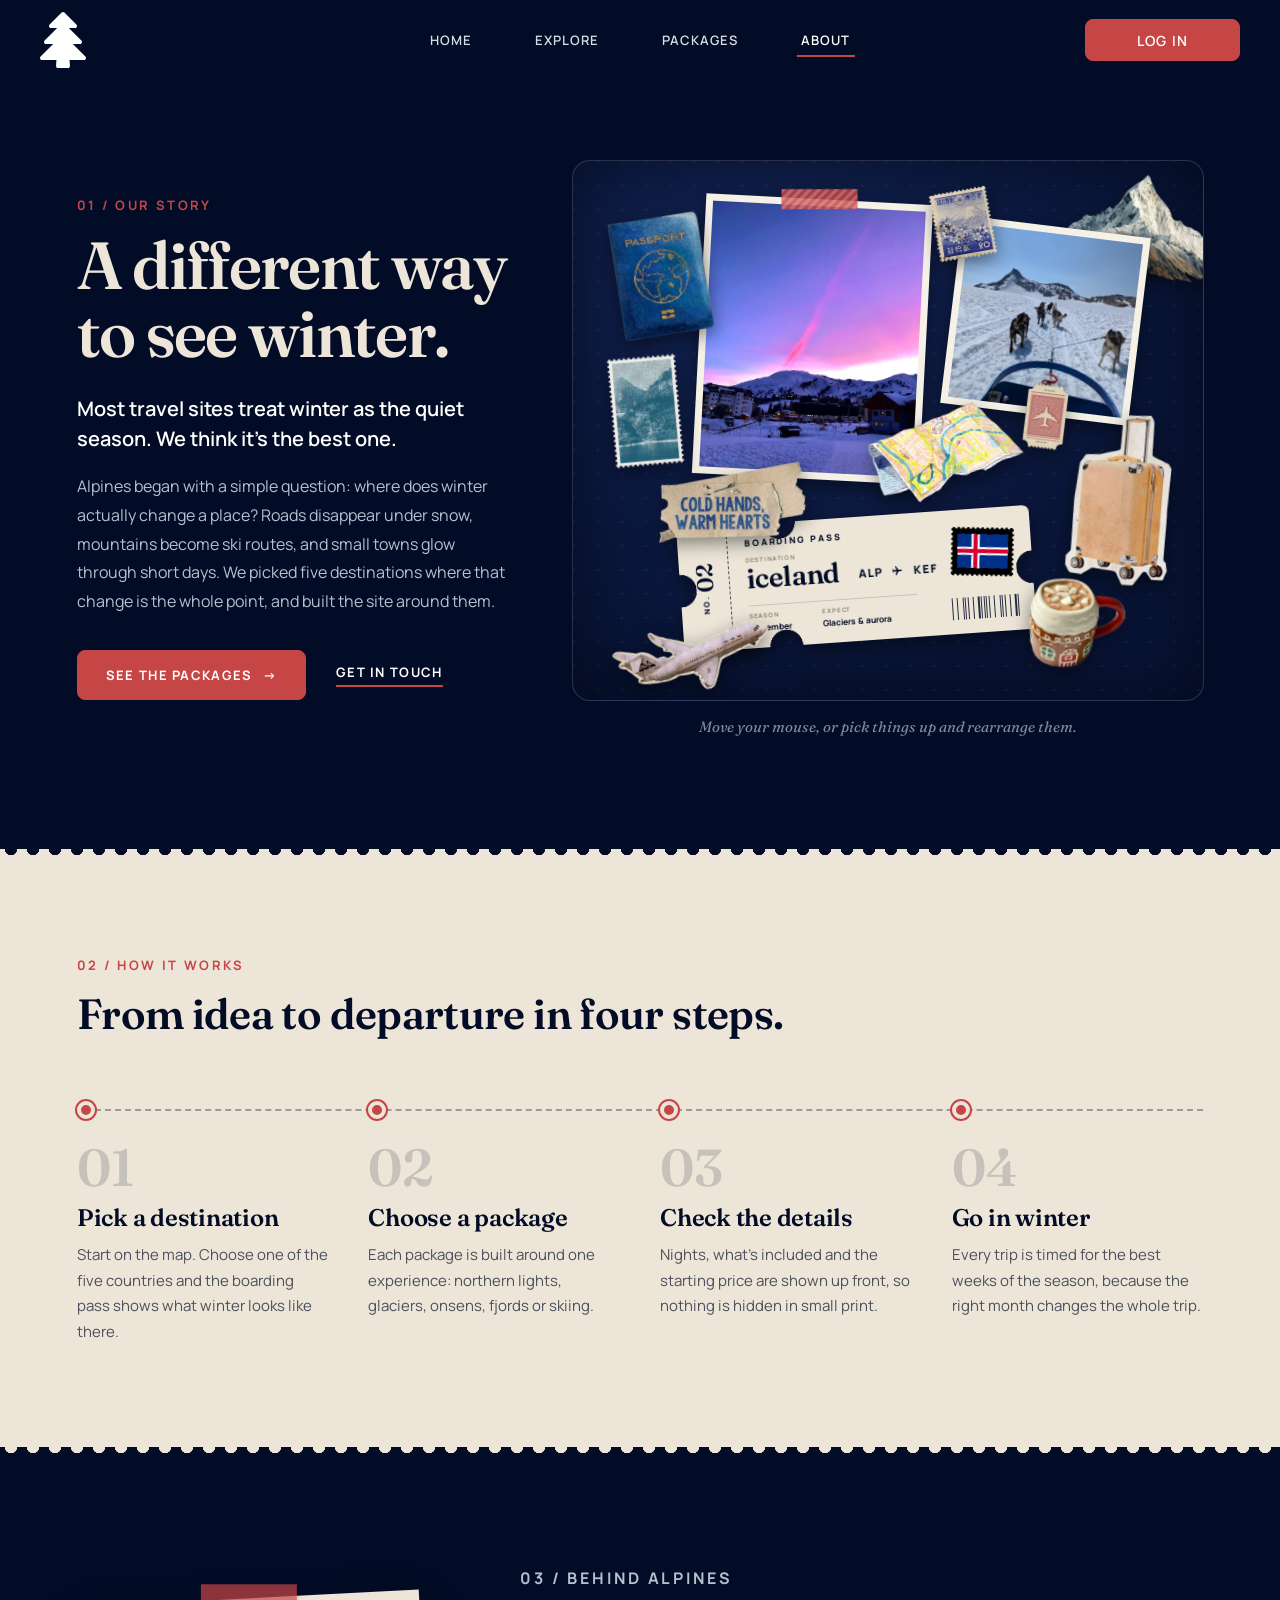
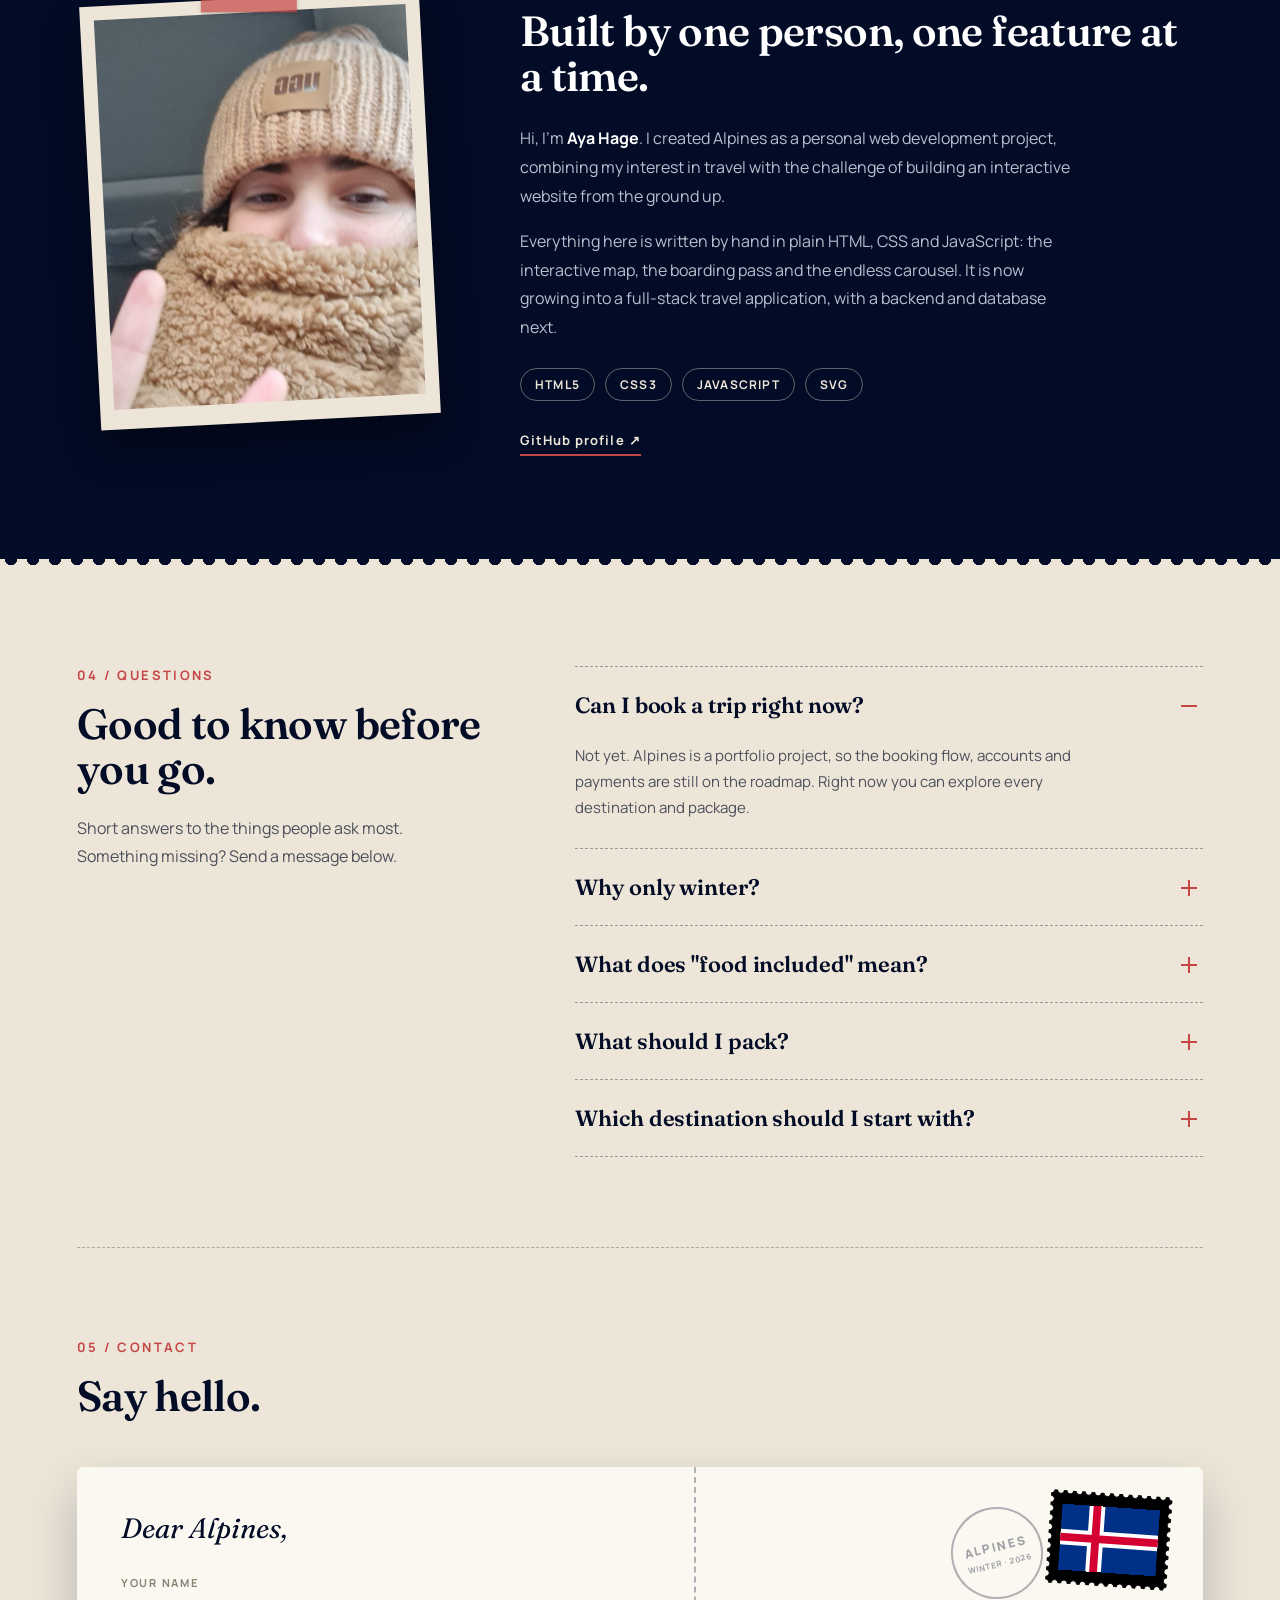
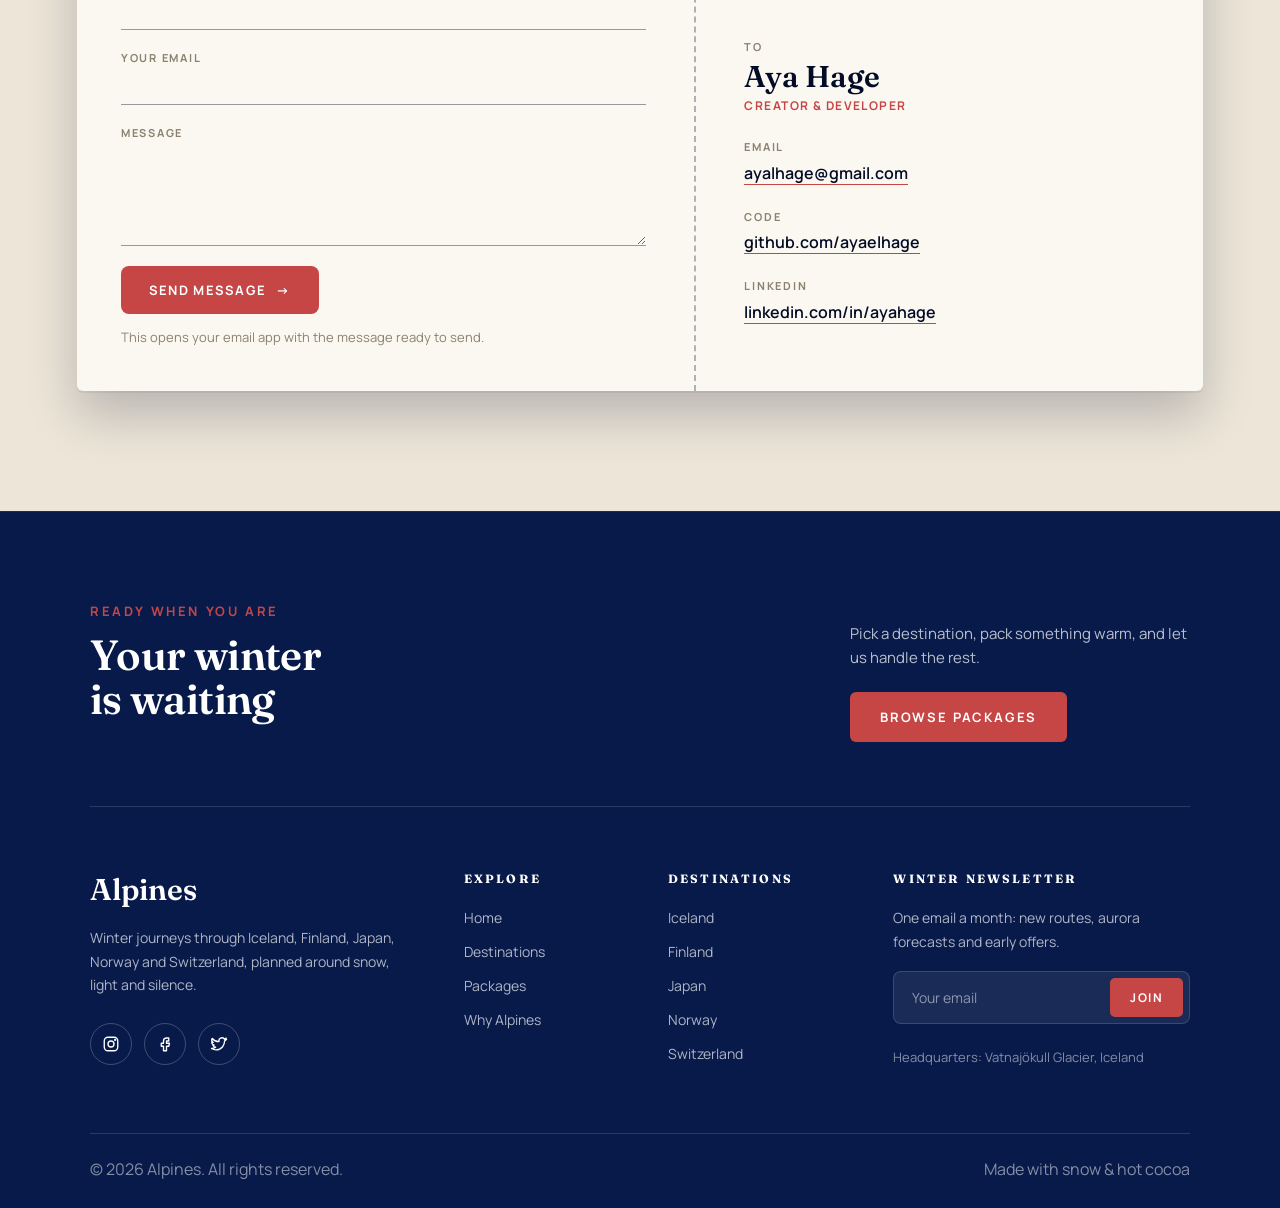
==== about.html @ bc434587 "About page" ====
<!DOCTYPE html>
<html lang="en">

<head>
    <meta charset="UTF-8">
    <meta name="viewport" content="width=device-width, initial-scale=1.0">

    <meta name="description"
        content="About Alpines: a winter travel project covering Finland, Iceland, Japan, Norway and Switzerland. How it works, who built it, and how to get in touch.">

    <link rel="shortcut icon" href="assets/pine.svg" type="image/svg+xml">
    <link rel="stylesheet" href="style.css">
    <link rel="stylesheet" href="about.css">

    <title>About Us | Alpines</title>

    <link rel="preconnect" href="https://fonts.googleapis.com">
    <link rel="preconnect" href="https://fonts.gstatic.com" crossorigin>
</head>

<body>

    <header class="Navbar">
        <nav class="Navbar_nav">

            <img src="assets/pine.svg" alt="Alpines logo">

            <ul>
                <li><a href="index.html#home">Home</a></li>
                <li><a href="index.html#destinations">Explore</a></li>
                <li><a href="index.html#packages">Packages</a></li>
                <li><a href="about.html" aria-current="page">About</a></li>
            </ul>

            <a href="index.html#packages" class="login-button">Log In</a>

        </nav>
    </header>

    <main class="about-page">

        <!-- ======================================
             01. STORY  (hero with an interactive desk)
             ====================================== -->

        <section class="about-hero" id="story">

            <div class="about-hero-inner">

                <div class="about-hero-text">
                    <p class="about-eyebrow">01 / Our story</p>

                    <h1 class="about-heading">
                        A different way <br>to see winter.
                    </h1>

                    <p class="about-lead">
                        Most travel sites treat winter as the quiet season.
                        We think it's the best one.
                    </p>

                    <p class="about-text">
                        Alpines began with a simple question: where does winter
                        actually change a place? Roads disappear under snow,
                        mountains become ski routes, and small towns glow
                        through short days. We picked five destinations where
                        that change is the whole point, and built the site
                        around them.
                    </p>

                    <div class="about-hero-links">
                        <a href="index.html#packages" class="about-btn">
                            See the packages <span aria-hidden="true">→</span>
                        </a>
                        <a href="#contact" class="about-link" id="get-in-touch">Get in touch</a>
                    </div>
                </div>

                <!-- Interactive desk: two photos, a boarding pass and cut-out PNGs -->
                <div class="about-desk-wrap">

                    <div class="about-desk" aria-label="A desk of winter travel clutter: photos, a boarding pass, a passport, a map and more. Move the mouse or drag the items around.">

                        <!-- back layer -->
                        <img class="item png" src="assets/mountain.png" alt="" draggable="false" style="left: 75%; top: 0%; width: 30cqw; --r: 8deg; --depth: 1.2; --i: 4">
                        <figure class="item photo photo-main" style="left: 20%; top: 7%; width: 36cqw; --r: 3deg; --depth: 0.45; --i: 2">
                            <img src="assets/landscape2.jpg" alt="Mountain village under a purple winter sky" draggable="false">
                        </figure>
                        <img class="item png" src="assets/passport.png" alt="" draggable="false" style="left: 0%; top: 5%; width: 28cqw; --r: -9deg; --depth: 0.7; --i: 1">
                        <figure class="item photo photo-small" style="left: 60%; top: 12%; width: 30cqw; --r: 7deg; --depth: 0.8; --i: 3">
                            <img src="assets/dogsled2.jpg" alt="Dog sled team crossing the snow" draggable="false">
                        </figure>
                        <img class="item png" src="assets/map.png" alt="" draggable="false" style="left: 45%; top: 37%; width: 27cqw; --r: -6deg; --depth: 0.5; --i: 0">

                        <img class="item png" src="assets/postal.png" alt="" draggable="false" style="left: 3%; top: 34%; width: 17cqw; --r: -5deg; --depth: 1.3; --i: 5">
                        <img class="item png" src="assets/ticket.png" alt="" draggable="false" style="left: 68%; top: 40%; width: 14cqw; --r: 7deg; --depth: 1.1; --i: 6">
                        <img class="item png" src="assets/stamp.png" alt="" draggable="false" style="left: 52%; top: 0%; width: 20cqw; --r: -10deg; --depth: 1.5; --i: 7">
                        <img class="item png" src="assets/bag.png" alt="" draggable="false" style="left: 75%; top: 40%; width: 25cqw; --r: 5deg; --depth: 0.9; --i: 10">

                        <!-- boarding pass (a small version of the one on the home page) -->
                        <div class="item ticket" style="left: 17%; top: 66%; --r: -4deg; --depth: 1.2; --i: 11">
                            <div class="t-body">
                                <div class="t-stub"><span>NO. <b>02</b></span></div>
                                <div class="t-main">
                                    <p class="t-title">Boarding pass</p>
                                    <div class="t-top">
                                        <div>
                                            <small>Destination</small>
                                            <b class="t-dest">iceland</b>
                                        </div>
                                        <div class="t-route">
                                            <i>ALP</i><span class="t-line"></span>
                                            <svg class="t-plane" viewBox="0 0 24 24" aria-hidden="true"><path fill="currentColor" d="M21 16v-2l-8-5V3.5a1.5 1.5 0 0 0-3 0V9l-8 5v2l8-2.5V19l-2 1.5V22l3.5-1 3.5 1v-1.5L13 19v-5.5z"/></svg>
                                            <span class="t-line"></span><i>KEF</i>
                                        </div>
                                    </div>
                                    <div class="t-flag" aria-hidden="true">
                                        <img class="t-flag-frame" src="assets/stamp_frame.svg" alt="" draggable="false">
                                        <img class="t-flag-img" src="assets/iceland-flag.svg" alt="" draggable="false">
                                    </div>
                                    <div class="t-details">
                                        <div><small>Season</small>November</div>
                                        <div><small>Expect</small>Glaciers &amp; aurora</div>
                                    </div>
                                    <span class="t-barcode"></span>
                                </div>
                            </div>
                        </div>

                        <img class="item png" src="assets/cocoa.png" alt="" draggable="false" style="left: 72%; top: 70%; width: 17cqw; --r: 6deg; --depth: 1.3; --i: 8">
                        <img class="item png" src="assets/warmhearts.png" alt="" draggable="false" style="left: 13%; top: 50%; width: 24cqw; --r: -8deg; --depth: 1.4; --i: 9">
                        <img class="item png" src="assets/airplane.png" alt="" draggable="false" style="left: 5%; top: 76%; width: 28cqw; --r: -6deg; --depth: 1.6; --i: 12">

                    </div>

                    <p class="desk-hint">Move your mouse, or pick things up and rearrange them.</p>

                </div>

            </div>

        </section>


        <!-- ======================================
             02. HOW IT WORKS  (cream paper)
             ====================================== -->

        <section class="about-process perf-top" id="how-it-works">

            <div class="about-section-inner">

                <p class="about-eyebrow">02 / How it works</p>
                <h2 class="about-title">From idea to departure in four steps.</h2>

                <ol class="process-steps">

                    <li class="process-step">
                        <span class="process-dot" aria-hidden="true"></span>
                        <span class="process-num">01</span>
                        <h3>Pick a destination</h3>
                        <p>Start on the map. Choose one of the five countries and the boarding pass shows what winter looks like there.</p>
                    </li>

                    <li class="process-step">
                        <span class="process-dot" aria-hidden="true"></span>
                        <span class="process-num">02</span>
                        <h3>Choose a package</h3>
                        <p>Each package is built around one experience: northern lights, glaciers, onsens, fjords or skiing.</p>
                    </li>

                    <li class="process-step">
                        <span class="process-dot" aria-hidden="true"></span>
                        <span class="process-num">03</span>
                        <h3>Check the details</h3>
                        <p>Nights, what's included and the starting price are shown up front, so nothing is hidden in small print.</p>
                    </li>

                    <li class="process-step">
                        <span class="process-dot" aria-hidden="true"></span>
                        <span class="process-num">04</span>
                        <h3>Go in winter</h3>
                        <p>Every trip is timed for the best weeks of the season, because the right month changes the whole trip.</p>
                    </li>

                </ol>

            </div>

        </section>


        <!-- ======================================
             03. CREATOR  (navy)
             ====================================== -->

        <section class="about-creator perf-top" id="creator">

            <div class="about-section-inner creator-layout">

                <figure class="creator-photo">
                    <div class="creator-photo-frame">
                        <img src="assets/MeWinter2.jpeg" alt="Aya Hage">
                    </div>
                </figure>

                <div class="creator-text">

                    <p class="about-eyebrow">03 / Behind Alpines</p>
                    <h2 class="about-title">Built by one person, one feature at a time.</h2>

                    <p>
                        Hi, I'm <strong>Aya Hage</strong>. I created Alpines as a personal
                        web development project, combining my interest in travel with the
                        challenge of building an interactive website from the ground up.
                    </p>

                    <p>
                        Everything here is written by hand in plain HTML, CSS and
                        JavaScript: the interactive map, the boarding pass and the
                        endless carousel. It is now growing into a full-stack travel
                        application, with a backend and database next.
                    </p>

                    <ul class="creator-tags" aria-label="Built with">
                        <li>HTML5</li>
                        <li>CSS3</li>
                        <li>JavaScript</li>
                        <li>SVG</li>
                    </ul>

                    <div class="creator-links">
                        <a href="https://github.com/ayaelhage" target="_blank" rel="noopener noreferrer">GitHub profile ↗</a>
                    </div>

                </div>

            </div>

        </section>


        <!-- ======================================
             04. FAQ  (cream paper)
             ====================================== -->

        <section class="about-faq perf-top" id="faq">

            <div class="about-section-inner faq-layout">

                <div class="faq-intro">
                    <p class="about-eyebrow">04 / Questions</p>
                    <h2 class="about-title">Good to know before you go.</h2>
                    <p class="about-text-dark">
                        Short answers to the things people ask most.
                        Something missing? Send a message below.
                    </p>
                </div>

                <div class="faq-list">

                    <details class="faq-item" open>
                        <summary>Can I book a trip right now?</summary>
                        <p>
                            Not yet. Alpines is a portfolio project, so the booking
                            flow, accounts and payments are still on the roadmap.
                            Right now you can explore every destination and package.
                        </p>
                    </details>

                    <details class="faq-item">
                        <summary>Why only winter?</summary>
                        <p>
                            Because winter changes places more than any other season.
                            We would rather show five destinations at their best than
                            fifty at their average.
                        </p>
                    </details>

                    <details class="faq-item">
                        <summary>What does "food included" mean?</summary>
                        <p>
                            Each package card says whether meals are part of the price.
                            If it says "Food not included", you plan your own meals.
                        </p>
                    </details>

                    <details class="faq-item">
                        <summary>What should I pack?</summary>
                        <p>
                            Warm layers, waterproof boots with good grip, gloves, a hat
                            and sunglasses (snow is bright). Every package page will
                            list anything specific to that trip.
                        </p>
                    </details>

                    <details class="faq-item">
                        <summary>Which destination should I start with?</summary>
                        <p>
                            Chasing the northern lights points to Finland, Iceland or
                            Norway. For hot springs, Japan. For skiing, Switzerland.
                            The packages carousel highlights what each trip includes.
                        </p>
                    </details>

                </div>

            </div>

        </section>


        <!-- ======================================
             05. CONTACT  (postcard)
             ====================================== -->

        <section class="about-contact" id="contact">

            <div class="about-section-inner">

                <div class="contact-head">
                    <p class="about-eyebrow">05 / Contact</p>
                    <h2 class="about-title">Say hello.</h2>
                </div>

                <div class="postcard">

                    <!-- Left: message -->
                    <form class="postcard-form" id="contact-form">

                        <p class="postcard-greeting">Dear Alpines,</p>

                        <label class="postcard-field">
                            <span>Your name</span>
                            <input type="text" id="contact-name" name="name" autocomplete="name" required>
                        </label>

                        <label class="postcard-field">
                            <span>Your email</span>
                            <input type="email" id="contact-email" name="email" autocomplete="email" required>
                        </label>

                        <label class="postcard-field">
                            <span>Message</span>
                            <textarea id="contact-message" name="message" rows="4" required></textarea>
                        </label>

                        <button type="submit" class="postcard-btn">
                            Send message <span aria-hidden="true">→</span>
                        </button>

                        <p class="postcard-hint" id="contact-hint">
                            This opens your email app with the message ready to send.
                        </p>

                    </form>

                    <!-- Right: address side -->
                    <div class="postcard-side">

                        <div class="postcard-stamp" aria-hidden="true">
                            <img class="stamp-frame" src="assets/stamp_frame.svg" alt="">
                            <img class="stamp-flag" src="assets/iceland-flag.svg" alt="">
                        </div>

                        <div class="postcard-postmark" aria-hidden="true">
                            <span>ALPINES</span>
                            <small>WINTER · 2026</small>
                        </div>

                        <div class="postcard-address">

                            <p class="postcard-label">To</p>
                            <p class="postcard-name">Aya Hage</p>
                            <p class="postcard-role">Creator &amp; Developer</p>

                            <p class="postcard-label">Email</p>
                            <p><a id="contact-email-link" href="mailto:ayalhage@gmail.com">ayalhage@gmail.com</a></p>

                            <p class="postcard-label">Code</p>
                            <p><a href="https://github.com/ayaelhage" target="_blank" rel="noopener noreferrer">github.com/ayaelhage</a></p>

                            <p class="postcard-label">LinkedIn</p>
                            <p><a href="https://www.linkedin.com/in/ayahage/" target="_blank" rel="noopener noreferrer">linkedin.com/in/ayahage</a></p>

                        </div>

                    </div>

                </div>

            </div>

        </section>

    </main>


    <footer id="footer">
        <div class="footer-inner">

            <div class="footer-cta">
                <div>
                    <p class="footer-eyebrow">Ready when you are</p>
                    <h2>Your winter<br>is waiting</h2>
                </div>
                <div class="footer-cta-side">
                    <p>Pick a destination, pack something warm, and let us handle the rest.</p>
                    <a href="packages.html" class="footer-btn">Browse packages</a>
                </div>
            </div>

            <div class="footer-grid">

                <div class="footer-brand">
                    <a href="#home" class="footer-logo">Alpines</a>
                    <p>Winter journeys through Iceland, Finland, Japan, Norway and Switzerland, planned around snow, light and silence.</p>
                    <div class="footer-socials">
                        <a href="#" aria-label="Instagram">
                            <svg viewBox="0 0 24 24" fill="none" stroke="currentColor" stroke-width="1.8" stroke-linecap="round" stroke-linejoin="round"><rect x="3" y="3" width="18" height="18" rx="5"/><circle cx="12" cy="12" r="4"/><circle cx="17.5" cy="6.5" r=".6" fill="currentColor"/></svg>
                        </a>
                        <a href="#" aria-label="Facebook">
                            <svg viewBox="0 0 24 24" fill="none" stroke="currentColor" stroke-width="1.8" stroke-linecap="round" stroke-linejoin="round"><path d="M14 8h3V4h-3a4 4 0 0 0-4 4v3H7v4h3v6h4v-6h3l1-4h-4V8z"/></svg>
                        </a>
                        <a href="#" aria-label="Twitter">
                            <svg viewBox="0 0 24 24" fill="none" stroke="currentColor" stroke-width="1.8" stroke-linecap="round" stroke-linejoin="round"><path d="M22 5.8a8 8 0 0 1-2.3.6 4 4 0 0 0 1.8-2.2 8 8 0 0 1-2.6 1 4 4 0 0 0-6.9 3.6A11.4 11.4 0 0 1 3 4.600a4 4 0 0 0 1.200 5.300 4 4 0 0 1-1.800-.5 4 4 0 0 0 3.200 4 4 4 0 0 1-1.800.1 4 4 0 0 0 3.700 2.800A8 8 0 0 1 2 18a11.400 11.400 0 0 0 6.100 1.800c7.400 0 11.500-6.200 11.300-11.800A8 8 0 0 0 22 5.800z"/></svg>
                        </a>
                    </div>
                </div>

                <div class="footer-col">
                    <h3>Explore</h3>
                    <ul>
                        <li><a href="home.html">Home</a></li>
                        <li><a href="#destinations">Destinations</a></li>
                        <li><a href="#packages">Packages</a></li>
                        <li><a href="about.html">Why Alpines</a></li>
                    </ul>
                </div>

                <div class="footer-col">
                    <h3>Destinations</h3>
                    <ul>
                        <li><a href="#destinations">Iceland</a></li>
                        <li><a href="#destinations">Finland</a></li>
                        <li><a href="#destinations">Japan</a></li>
                        <li><a href="#destinations">Norway</a></li>
                        <li><a href="#destinations">Switzerland</a></li>
                    </ul>
                </div>

                <div class="footer-col footer-news">
                    <h3>Winter newsletter</h3>
                    <p>One email a month: new routes, aurora forecasts and early offers.</p>
                    <form class="footer-form" onsubmit="return false">
                        <input type="email" placeholder="Your email" aria-label="Email address">
                        <button type="submit">Join</button>
                    </form>
                    <p class="footer-office">Headquarters: Vatnajökull Glacier, Iceland</p>
                </div>
            </div>

            <div class="footer-bottom">
                <p>&copy; 2026 Alpines. All rights reserved.</p>
                <p>Made with snow &amp; hot cocoa</p>
            </div>
        </div>
    </footer>
    

    <script>
        // ------------------------------------------------------------
        const CONTACT_EMAIL = "ayalhage@gmail.com";

        // WhatsApp for the "Get in touch" button. Digits only, country code first
        // (example: "584141118111"). Leave it empty and the button just scrolls
        // down to the contact form instead.
        const WHATSAPP_NUMBER = "";
        // ------------------------------------------------------------

        const getInTouch = document.querySelector("#get-in-touch");
        if (WHATSAPP_NUMBER) {
            getInTouch.href = "https://wa.me/" + WHATSAPP_NUMBER +
                "?text=" + encodeURIComponent("Hi Aya, I found Alpines and wanted to get in touch.");
            getInTouch.target = "_blank";
            getInTouch.rel = "noopener noreferrer";
        }

        const emailLink = document.querySelector("#contact-email-link");
        emailLink.href = "mailto:" + CONTACT_EMAIL;
        emailLink.textContent = CONTACT_EMAIL;

        document.querySelector("#contact-form").addEventListener("submit", event => {

            event.preventDefault();

            const name = document.querySelector("#contact-name").value.trim();
            const from = document.querySelector("#contact-email").value.trim();
            const message = document.querySelector("#contact-message").value.trim();

            const subject = "Message from " + name + " (Alpines)";
            const body = message + "\n\n— " + name + "\n" + from;

            window.location.href =
                "mailto:" + CONTACT_EMAIL +
                "?subject=" + encodeURIComponent(subject) +
                "&body=" + encodeURIComponent(body);
        });
    </script>

    <script>
        /* Interactive desk: gentle mouse parallax + drag to rearrange */
        (function () {
            const desk = document.querySelector(".about-desk");
            if (!desk) return;

            const items = desk.querySelectorAll(".item");
            let zTop = 20;

            /* parallax: items drift opposite the mouse, closer items drift more */
            const calm = window.matchMedia("(prefers-reduced-motion: reduce)").matches;
            let tx = 0, ty = 0, cx = 0, cy = 0, raf = 0;

            function tick() {
                cx += (tx - cx) * 0.08;
                cy += (ty - cy) * 0.08;
                desk.style.setProperty("--mx", (-cx).toFixed(3));
                desk.style.setProperty("--my", (-cy).toFixed(3));
                raf = (Math.abs(tx - cx) > 0.002 || Math.abs(ty - cy) > 0.002)
                    ? requestAnimationFrame(tick) : 0;
            }

            function aim(x, y) {
                tx = x; ty = y;
                if (!raf) raf = requestAnimationFrame(tick);
            }

            if (!calm) {
                desk.addEventListener("pointermove", event => {
                    if (event.pointerType !== "mouse") return;
                    const box = desk.getBoundingClientRect();
                    aim(((event.clientX - box.left) / box.width - 0.5) * 2,
                        ((event.clientY - box.top) / box.height - 0.5) * 2);
                });
                desk.addEventListener("pointerleave", () => aim(0, 0));
            }

            /* drag: every item can be picked up and moved inside the box */
            items.forEach(item => {
                let startX, startY, baseX, baseY, dragging = false;

                item.addEventListener("pointerdown", event => {
                    if (event.pointerType === "mouse" && event.button !== 0) return;
                    dragging = true;
                    item.setPointerCapture(event.pointerId);
                    item.classList.add("dragging");
                    item.style.zIndex = ++zTop;
                    startX = event.clientX; startY = event.clientY;
                    baseX = parseFloat(item.dataset.dx || 0);
                    baseY = parseFloat(item.dataset.dy || 0);
                });

                item.addEventListener("pointermove", event => {
                    if (!dragging) return;
                    const w = item.offsetWidth, h = item.offsetHeight;
                    let nx = baseX + event.clientX - startX;
                    let ny = baseY + event.clientY - startY;

                    /* keep at least a third of the item inside the box */
                    nx = Math.min(Math.max(nx, -item.offsetLeft - w * 0.65), desk.clientWidth - item.offsetLeft - w * 0.35);
                    ny = Math.min(Math.max(ny, -item.offsetTop - h * 0.65), desk.clientHeight - item.offsetTop - h * 0.35);

                    item.dataset.dx = nx; item.dataset.dy = ny;
                    item.style.setProperty("--dx", nx + "px");
                    item.style.setProperty("--dy", ny + "px");
                });

                const drop = () => { dragging = false; item.classList.remove("dragging"); };
                item.addEventListener("pointerup", drop);
                item.addEventListener("pointercancel", drop);
            });
        })();
    </script>

</body>

</html>
---- style.css ----
@import url('https://fonts.googleapis.com/css2?family=Fraunces:opsz,wght@9..144,500;9..144,600;9..144,700&family=Manrope:wght@400;500;600;700&display=swap');

:root {
    --font-title: 'Fraunces', Georgia, serif;
    --title-size: clamp(38px, 3.3vw, 52px);   /* every section title uses this */
}

/* =========================================================
   ALPINES — style.css

   01. Base
   02. Typography
   03. Navbar + login button
   04. Hero
   05. Map + destinations
   06. Boarding-pass ticket
   07. Quote divider
   08. Why Alpines
   09. Packages
   10. Footer

   Fonts: Fraunces = titles
          Manrope = body text
   Palette: navy #030C26, red #C64646, paper #ece5d8
   Each section keeps its own responsive rules at its end.
   ========================================================= */


/* =========================================================
   01. BASE
   ========================================================= */

* {
    box-sizing: border-box;
    margin: 0;
    padding: 0;
}

html {
    scroll-behavior: smooth;
}

body {
    display: flex;
    flex-direction: column;

    min-height: 100vh;

    background-color: #030C26;
    font-family: 'Manrope', sans-serif;
}

main {
    flex: 1;
}

ul {
    list-style: none;
}

a {
    text-decoration: none;
    color: inherit;
}

button {
    border: none;
    font-family: 'Manrope', sans-serif;
}

p {
    font-family: 'Manrope', sans-serif;
    font-size: 16px;
}

.blue-text {
    color: #030C26;
}

.white-text {
    color: #FFFFFF;
    padding-bottom: 25px;
}

.dark-text {
    color: #000000;
}


/* =========================================================
   02. TYPOGRAPHY
   ========================================================= */

h1 {
    font-family: var(--font-title);

    font-size: clamp(80px, 11vw, 170px);
    font-weight: 600;

    line-height: 0.95;
    letter-spacing: -0.015em;
    text-transform: lowercase;

    color: #030C26;

    transition: color 0.4s ease-in-out;
}

h2 {
    font-family: var(--font-title);

    font-size: var(--title-size);
    font-weight: 600;

    line-height: 1.04;
    letter-spacing: -0.015em;
    text-transform: none;

    color: #FFFFFF;

    padding-bottom: 20px;
}

h3 {
    font-family: var(--font-title);

    font-size: 26px;
    font-weight: 600;

    letter-spacing: 0;
    text-transform: none;

    margin-bottom: 16px;
}


/* =========================================================
   03. NAVBAR + LOGIN BUTTON
   ========================================================= */

header {
    position: relative;
    z-index: 20;

    background: #030C26;

    backdrop-filter: blur(10px);
    -webkit-backdrop-filter: blur(10px);
}

header nav {
    position: relative;

    display: flex;
    align-items: center;

    width: 100%;
    min-height: 72px;

    padding: 12px 40px;
}

/* Pine logo */
header nav > a:first-child img {
    display: block;
    width: 34px;
    height: auto;
}

/* Links */
header nav ul {
    position: absolute;
    left: 50%;
    transform: translateX(-50%);

    display: flex;
    align-items: center;
    gap: 55px;

    text-transform: uppercase;
}

header nav ul li {
    position: relative;

    padding: 8px 4px;

    color: #D8DEE6;

    font-size: 13px;
    font-weight: 600;
    letter-spacing: 0.08em;

    cursor: pointer;

    transition: color 0.25s ease;
}

header nav ul li:hover {
    color: #FFFFFF;
}

/* Red underline on hover */
header nav ul li::after {
    content: "";

    position: absolute;
    left: 50%;
    bottom: 0;

    width: 0;
    height: 2px;

    background-color: #C64646;

    transform: translateX(-50%);

    transition: width 0.25s ease;
}

header nav ul li:hover::after {
    width: 100%;
}

/* Log in button */
.login-button {
    display: inline-flex;
    justify-content: center;
    align-items: center;

    width: 155px;
    height: 42px;

    margin-left: auto;
    padding: 0 20px;
    flex-shrink: 0;

    background-color: #C64646;
    color: #FFFFFF;

    font-size: 14px;
    font-weight: 600;
    letter-spacing: 0.08em;
    text-transform: uppercase;

    border: 1px solid #C64646;
    border-radius: 8px;

    cursor: pointer;

    transition:
        background-color 0.25s ease,
        color 0.25s ease,
        border-color 0.25s ease,
        transform 0.25s ease,
        box-shadow 0.25s ease;
}

.login-button:hover {
    background-color: transparent;
    color: #FFFFFF;
    border-color: #FFFFFF;

    transform: translateY(-2px);
    box-shadow: 0 5px 16px rgba(0, 0, 0, 0.2);
}

@media (max-width: 1000px) {

    header nav {
        flex-wrap: wrap;
        gap: 18px;
        padding: 15px 25px;
    }

    header nav ul {
        margin-left: auto;
        gap: 25px;
        flex-wrap: wrap;
    }

    .login-button {
        margin-left: 20px;
    }
}

@media (max-width: 600px) {

    header nav > a:first-child img {
        width: 32px;
    }

    .Navbar_nav ul {
        gap: 15px;
        font-size: 13px;
    }

    .login-button {
        width: 145px;
        height: 40px;
        font-size: 13px;
    }
}


/* =========================================================
   04. HERO
   ========================================================= */

.jumbotron {
    position: relative;

    width: 100%;
    height: calc(100vh - 72px);

    padding: 60px 75px;

    background-image: url("assets/IcelandLs2.jpg");
    background-size: cover;
    background-position: center;
    background-repeat: no-repeat;

    overflow: hidden;
}

.hero-content {
    position: relative;
    z-index: 2;

    max-width: 900px;
}

/* Country name */
#jumbotron-text {
    max-width: 100%;
    margin-bottom: 16px;
}

/* Tagline */
#jumbotron-subtitle {
    font-family: 'Manrope', sans-serif;

    font-size: clamp(18px, 2vw, 28px);
    font-weight: 600;

    letter-spacing: -0.02em;
    text-transform: none;

    padding: 0;
    margin-bottom: 18px;

    transition: color 0.4s ease-in-out;
}

/* Description */
#jumbotron-desc {
    max-width: 640px;
    margin-top: 0;

    color: #18232D;

    font-size: 17px;
    font-weight: 600;
    line-height: 1.65;
}

/* Slide arrows */
.icon_next {
    position: absolute;
    top: 50%;
    left: 25px;
    right: 25px;

    transform: translateY(-50%);

    display: flex;
    justify-content: space-between;
    align-items: center;

    z-index: 10;
    pointer-events: none;
}

.icon_next img {
    width: 44px;
    height: 44px;
    padding: 11px;

    background-color: rgba(7, 20, 38, 0.72);

    border: 1px solid rgba(255, 255, 255, 0.55);
    border-radius: 50%;

    cursor: pointer;
    pointer-events: auto;

    backdrop-filter: blur(6px);

    transition:
        background-color 0.25s ease,
        border-color 0.25s ease,
        transform 0.25s ease;
}

.icon_next img:hover {
    background-color: #C64646;
    border-color: #C64646;
    transform: scale(1.08);
}

@media (max-width: 600px) {

    h1 {
        font-size: clamp(56px, 17vw, 96px);
    }

    .jumbotron {
        height: calc(100vh - 120px);
        min-height: 600px;
        padding: 35px 25px;
    }

    #jumbotron-subtitle {
        font-size: 18px;
    }

    #jumbotron-desc {
        max-width: 90%;
        font-size: 14px;
    }

    .icon_next img {
        width: 40px;
        height: 40px;
        padding: 10px;
    }
}


/* =========================================================
   05. MAP + DESTINATIONS
   ========================================================= */

.Section-map {
    position: relative;

    display: grid;
    grid-template-columns:
        minmax(0, 2fr)
        minmax(300px, 0.75fr);
    align-items: center;
    gap: 55px;

    width: 100%;
    margin: 0;
    padding: 26px 70px 32px 0;
}

/* Red line at the top of the section */
.Section-map::before {
    content: "";

    position: absolute;
    top: 0;
    left: 0;

    width: 100%;
    height: 10px;

    background-color: #C64646;

    z-index: 3;
}

/* Map */
.map_image {
    width: 100%;
    margin: 0;
    padding: 0;
    overflow: hidden;
}

.world-map {
    display: block;

    width: 100%;
    /* same proportions as the SVG viewBox (1120 x 470): no dead space above/below */
    aspect-ratio: 1120 / 470;
    height: auto;
    max-height: clamp(300px, calc(100vh - 380px), 500px);   /* map + text + ticket share one screen */

    margin: 0;
    padding: 0;
    border: none;
}

/* Text column */
.map_text {
    width: auto;
    margin-left: clamp(24px, 3vw, 60px);
    padding: 0;
    text-align: left;
}

.map-eyebrow {
    margin-bottom: 10px;

    color: #C64646;

    font-size: 15px;
    font-weight: 700;
    letter-spacing: 0.18em;
    text-transform: uppercase;
}

.map_text h2 {
    margin: 0 0 14px;
    padding: 0;

    font-size: var(--title-size);
    font-weight: 600;

    line-height: 1.04;
    letter-spacing: -0.015em;

    color: #FFFFFF;
    font-family: var(--font-title);
    text-transform: none;
}

.map-description {
    max-width: 380px;
    margin-bottom: 20px;

    color: #C9D1DC;

    font-size: 15px;
    font-weight: 500;
    line-height: 1.65;
}

.destination-title {
    margin-bottom: 10px;

    color: #FFFFFF;

    font-size: 16px;
    font-weight: 700;
}

/* Numbered country list */
.destination-list {
    display: flex;
    flex-direction: column;
    align-items: flex-start;
    gap: 8px;

    margin: 0;
    padding: 0;
}

.destination-list li {
    margin: 0;
    padding: 0;
}

.destination-link {
    position: relative;

    padding: 0;

    background: none;
    color: #FFFFFF;
    border: none;

    font-family: 'Manrope', sans-serif;
    font-size: 16px;
    font-weight: 600;

    cursor: pointer;

    transition:
        color 0.25s ease,
        transform 0.25s ease,
        opacity 0.2s ease;
}

.destination-link:focus-visible {
    outline: 2px solid #C64646;
    outline-offset: 6px;
}

/* Animated red underline */
.destination-link::after {
    content: "";

    position: absolute;
    left: 0;
    bottom: 0;

    width: 0;
    height: 2px;

    background-color: #C64646;

    transition: width 0.25s ease;
}

.destination-link:hover {
    color: #FFFFFF;
    transform: translateX(4px);
    opacity: 0.75;
}

.destination-link:hover::after {
    width: 100%;
}

.destination-link.active {
    text-decoration: underline;
    text-decoration-color: #C64646;
    text-decoration-thickness: 3px;
    text-underline-offset: 6px;
}

@media (max-width: 1000px) {

    .Section-map {
        grid-template-columns: 1fr;
        gap: 40px;
        padding: 60px 30px;
    }

    .world-map {
        height: 500px;
    }

    .map_text {
        max-width: 600px;
        margin: 0 auto;
        text-align: center;
    }

    .map-description {
        max-width: 520px;
        margin-left: auto;
        margin-right: auto;
        margin-bottom: 30px;
    }

    .destination-list {
        align-items: center;
    }
}

@media (max-width: 600px) {

    .Section-map {
        padding: 45px 20px;
    }

    .world-map {
        height: 350px;
    }

    .map-description {
        font-size: 14px;
    }
}


/* =========================================================
   06. BOARDING-PASS TICKET
   ========================================================= */

.destination-pass-section {
    display: flex;
    justify-content: center;
    align-items: flex-start;
    position: relative;
    width: 100%;
    overflow-x: clip;   /* the red line loop no longer creates a sideways scrollbar */
    padding: 10px 70px 60px;
}

.flight-path {
    position: absolute;
    left: 0;
    top: 120px;

    width: 100%;
    height: 300px;

    z-index: 0;
    pointer-events: none;
}

.flight-path path {
    fill: none;
    stroke: #C64646;
    stroke-width: 6;
    stroke-linecap: round;
    vector-effect: non-scaling-stroke;
}

/* Wrapper: holds the ticket + the ghost tickets behind it */
.ticket-stack {
    position: relative;
    width: min(940px, 88%);
    z-index: 1;
}

/* Ghost tickets */
.ticket-ghost {
    position: absolute;
    top: 0;
    bottom: 0;

    border-radius: 18px;
    box-shadow: 0 10px 24px rgba(0, 0, 0, 0.3);
}

.ticket-ghost-1 {
    --inset: 14px;

    left: 14px;
    right: 14px;

    background-color: #cfc6b3;
    transform: translate(-10px, 12px) rotate(-1.2deg);
    z-index: 1;
}

.ticket-ghost-2 {
    --inset: 28px;

    left: 28px;
    right: 28px;

    background-color: #b3a995;
    transform: translate(10px, 22px) rotate(1.4deg);
    z-index: 0;
}

/* Notch punched through each ghost */
.ticket-ghost::after {
    content: "";

    position: absolute;
    bottom: -15px;
    left: calc(121px - var(--inset));

    width: 30px;
    height: 30px;

    background-color: #030C26;
    border-radius: 50%;
}

/* Main ticket */
.destination-ticket {
    position: relative;
    z-index: 2;

    display: grid;
    grid-template-columns: 135px 1fr;

    width: 100%;
    height: clamp(240px, 34vh, 265px);

    background-color: #ece5d8;
    border-radius: 18px;
    box-shadow: 0 18px 40px rgba(0, 0, 0, 0.35);

    overflow: hidden;
}

/* Side cutouts */
.destination-ticket::before,
.destination-ticket::after {
    content: "";

    position: absolute;
    top: 50%;

    width: 30px;
    height: 30px;

    background-color: #030C26;
    border-radius: 50%;

    transform: translateY(-50%);
    z-index: 5;
}

.destination-ticket::before {
    left: -15px;
}

.destination-ticket::after {
    right: -15px;
}

/* ---------- Stub (NO. 02) ---------- */

.ticket-stub {
    position: relative;

    display: flex;
    justify-content: center;
    align-items: center;

    border-right: 2px dashed rgba(3, 12, 38, 0.75);
}

/* Top + bottom cutouts at the perforation */
.ticket-stub::before,
.ticket-stub::after {
    content: "";

    position: absolute;
    right: -16px;

    width: 30px;
    height: 30px;

    background-color: #030C26;
    border-radius: 50%;

    z-index: 5;
}

.ticket-stub::before {
    top: -15px;
}

.ticket-stub::after {
    bottom: -15px;
}

.ticket-number-wrap {
    display: flex;
    align-items: baseline;
    gap: 10px;

    transform: rotate(-90deg);
    white-space: nowrap;

    color: #030C26;
}

.ticket-number-wrap span {
    font-family: 'Manrope', sans-serif;
    font-size: 20px;
    font-weight: 800;
    letter-spacing: 0.2em;
}

#ticket-number {
    font-family: var(--font-title);
    font-size: 54px;
    font-weight: 600;
    line-height: 1;

    color: #030C26;
}

/* ---------- Main content ---------- */

.ticket-main {
    position: relative;

    display: flex;
    flex-direction: column;

    height: 100%;
    padding: 24px 34px;
}

.ticket-pass-title {
    margin: 0 0 14px;

    font-family: 'Manrope', sans-serif;
    font-size: 26px;
    font-weight: 800;
    letter-spacing: 0.22em;

    color: #030C26;
}

.ticket-top {
    display: flex;
    align-items: flex-end;
    gap: 40px;

    padding-right: 240px;
}

.ticket-destination-block {
    min-width: 0;
    flex-shrink: 0;
}

.ticket-label {
    margin: 11px 0 3px;

    font-size: 11px;
    font-weight: 700;
    letter-spacing: 0.14em;
    text-transform: uppercase;

    color: #8a8170;
}

/* Country name */
#ticket-country {
    margin: 0 0 8px;
    padding: 0;

    font-family: var(--font-title);
    font-size: var(--title-size);
    font-weight: 600;

    line-height: 1.04;
    letter-spacing: -0.015em;

    color: #030C26;
    text-transform: lowercase;
}

/* Route: ALP ---- plane ---- KEF */
.ticket-route {
    flex: 1;
    min-width: 0;
    max-width: 320px;

    display: flex;
    align-items: center;
    gap: 12px;

    padding-bottom: 14px;
    color: #030C26;
}

.route-code {
    font-family: 'Manrope', sans-serif;
    font-size: 30px;
    font-weight: 800;
    letter-spacing: 0.08em;
}

.route-line {
    flex: 1;
    border-top: 2px dashed rgba(3, 12, 38, 0.35);
}

.route-plane {
    font-size: 18px;
}

/* ---------- Flag stamp ---------- */

.ticket-flag-stamp {
    position: absolute;
    top: 18px;
    right: 56px;

    width: 160px;
    height: 120px;

    transform: rotate(5deg);
    z-index: 3;
}

.stamp-frame {
    position: absolute;
    inset: 0;

    width: 100%;
    height: 100%;

    object-fit: fill;
    z-index: 1;
}

#ticket-flag {
    position: absolute;
    top: 50%;
    left: 50%;

    width: 126px;
    height: 85px;

    transform: translate(-50%, -50%);
    object-fit: cover;
    z-index: 2;
}

/* ---------- Details row ---------- */

.ticket-details {
    position: absolute;
    left: 34px;
    right: 245px;
    bottom: 24px;

    display: grid;
    grid-template-columns: 1.45fr 0.8fr 1fr;
    gap: 30px;

    padding-top: 14px;
    border-top: 1px solid rgba(3, 12, 38, 0.15);
}

.ticket-detail {
    min-width: 0;
}

#ticket-coordinates,
#ticket-season,
#ticket-expect {
    margin: 0;

    font-size: 16px;
    font-weight: 600;
    line-height: 1.35;

    color: #18232D;
}

#ticket-expect {
    font-weight: 700;
}

/* ---------- Barcode + View tour button ---------- */

.ticket-barcode {
    position: absolute;
    right: 40px;
    bottom: 22px;

    width: 150px;
    height: 40px;

    background: repeating-linear-gradient(
        90deg,
        #030C26 0 2px,
        transparent 2px 5px,
        #030C26 5px 6px,
        transparent 6px 10px
    );
    opacity: 0.85;
}

.ticket-cta {
    position: absolute;
    right: 40px;
    bottom: 80px;
    z-index: 4;

    display: flex;
    justify-content: center;
    align-items: center;
    gap: 8px;

    width: 150px;
    height: 36px;

    background-color: #C64646;
    color: #FFFFFF;

    font-size: 12px;
    font-weight: 700;
    letter-spacing: 0.12em;
    text-transform: uppercase;

    border-radius: 8px;

    transition: background-color 0.25s ease, transform 0.25s ease;
}

.ticket-cta span {
    transition: transform 0.25s ease;
}

.ticket-cta:hover {
    background-color: #030C26;
    transform: translateY(-2px);
}

.ticket-cta:hover span {
    transform: translateX(4px);
}

.ticket-cta:focus-visible {
    outline: 2px solid #030C26;
    outline-offset: 3px;
}

/* ---------- Swap animation ---------- */

.destination-ticket.ticket-swap {
    animation: ticketIn 0.45s cubic-bezier(0.2, 0.8, 0.2, 1);
}

@keyframes ticketIn {
    from {
        transform: translateY(26px) scale(0.97);
        opacity: 0;
    }
    to {
        transform: none;
        opacity: 1;
    }
}

@media (prefers-reduced-motion: reduce) {
    .destination-ticket.ticket-swap {
        animation: none;
    }
}

/* ---------- Responsive ---------- */

@media (max-width: 1000px) {

    .destination-pass-section {
        padding: 40px 30px 110px;
    }

    .destination-ticket {
        width: 100%;
    }

    .ticket-main {
        padding-right: 215px;
    }

    .ticket-flag-stamp {
        width: 185px;
        height: 135px;
    }

    #ticket-flag {
        width: 132px;
        height: 90px;
    }

    .ticket-route,
    .ticket-barcode {
        display: none;
    }

    .flight-path {
        top: 140px;
    } 
}

@media (max-width: 700px) {

    .destination-pass-section {
        padding: 35px 20px 60px;
    }

    .flight-path {
        display: none;
    }

    .destination-ticket {
        grid-template-columns: 85px 1fr;
        height: auto;
        min-height: 430px;
    }

    .ticket-main {
        padding: 30px 25px;
        padding-bottom: 175px;
    }

    .ticket-number-wrap span {
        font-size: 20px;
        font-weight: 700;
        letter-spacing: 0.02em;
    }

    #ticket-number {
        font-size: 28px;
    }

    .ticket-pass-title {
        font-size: 22px;
    }

    #ticket-country {
        font-size: 44px;
    }

    .ticket-flag-stamp {
        top: auto;
        right: 25px;
        bottom: 25px;

        width: 165px;
        height: 120px;

        transform: rotate(5deg);
    }

    #ticket-flag {
        width: 118px;
        height: 80px;
    }

    .ticket-ghost::after {
        left: calc(69px - var(--inset));
    }
}


/* =========================================================
   07. QUOTE DIVIDER (between ticket and Why Alpines)
   ========================================================= */

.why-quote-small {
    margin-bottom: 12px;

    font-size: 12px;
    font-weight: 700;
    letter-spacing: 0.22em;

    color: #C64646;
}

/* full-width cream "paper" band, same cream as the ticket */
.quote-band {
    overflow-x: clip;   /* the stats-strip corner notches stick out 15px */
    width: 100%;
    padding: 90px 0 0;

    background-color: #ece5d8;
}

.why-quote {
    width: min(1300px, 92%);
    margin: 0 auto;
    padding: 0 0 84px;
    text-align: center;
}

.why-quote-main {
    max-width: 1280px;
    margin: 0 auto;

    font-family: var(--font-title);
    font-size: clamp(26px, 2.9vw, 44px);
    font-weight: 500;

    line-height: 1.3;
    letter-spacing: 0.01em;
    text-wrap: balance;

    color: #030C26;
}

/* Highlighted phrases */
.hl {
    position: relative;
    display: inline-block;
    white-space: nowrap;

    margin: 0 4px;
    padding: 0 10px;

    color: #030C26;
    background-color: rgba(198, 70, 70, 0.2);
}

/* Selection handles: a bar + a dot at each end */
.hl::before,
.hl::after {
    content: "";
    position: absolute;
    width: 10px;
    top: -6px;
    bottom: -6px;
}

.hl::before {
    left: -5px;
    background:
        radial-gradient(circle at 50% 4px, #C64646 0 4px, transparent 4.5px),
        linear-gradient(#C64646, #C64646) center / 2px 100% no-repeat;
}

.hl::after {
    right: -5px;
    background:
        radial-gradient(circle at 50% calc(100% - 4px), #C64646 0 4px, transparent 4.5px),
        linear-gradient(#C64646, #C64646) center / 2px 100% no-repeat;
}

@media (max-width: 600px) {

    .quote-band {
        padding-top: 60px;
    }

    .why-quote {
        padding-bottom: 56px;
    }

    .hl {
       padding: 0 8px;
    }
}


/* ---------- Numbers strip (bottom of the cream band) ---------- */

.stats {
    position: relative;

    padding: 60px 6vw 76px;

    /* perforation line, like the ticket */
    border-top: 2px dashed rgba(3, 12, 38, 0.45);
}

/* punched holes at both ends of the perforation */
.stats::before,
.stats::after {
    content: "";

    position: absolute;
    top: -16px;

    width: 30px;
    height: 30px;

    background-color: #030C26;
    border-radius: 50%;
}

.stats::before {
    left: -15px;
}

.stats::after {
    right: -15px;
}

.stats-grid {
    display: grid;
    grid-template-columns: repeat(4, 1fr);

    max-width: 1180px;
    margin: 0 auto;
}

.stat {
    padding: 4px 28px;
    text-align: center;

    border-left: 1px dashed rgba(3, 12, 38, 0.3);
}

.stat:first-child {
    border-left: none;
}

.stat-number {
    display: block;

    font-family: var(--font-title);
    font-size: clamp(54px, 5.4vw, 84px);
    font-weight: 600;
    line-height: 1;
    letter-spacing: 0.01em;

    color: #030C26;
}

.stat-number em {
    margin-left: 2px;

    font-style: normal;
    color: #C64646;
}

.stat-label {
    margin: 14px 0 8px;

    font-family: 'Manrope', sans-serif;
    font-size: 13px;
    font-weight: 700;
    letter-spacing: 0.14em;
    text-transform: uppercase;

    color: #030C26;
}

.stat-text {
    max-width: 230px;
    margin: 0 auto;

    font-size: 14px;
    font-weight: 500;
    line-height: 1.6;

    color: #5b5648;
}

@media (max-width: 1000px) {

    .stats {
        padding: 50px 40px 60px;
    }

    .stats-grid {
        grid-template-columns: repeat(2, 1fr);
        row-gap: 44px;
    }

    .stat:nth-child(odd) {
        border-left: none;
    }
}

@media (max-width: 600px) {

    .stats {
        padding: 40px 20px 50px;
    }

    .stat {
        padding: 4px 12px;
    }

    .stat-label {
        font-size: 17px;
        letter-spacing: 0.12em;
    }

    .stat-text {
        font-size: 13px;
    }
}


/* =========================================================
   08. WHY ALPINES
   ========================================================= */

.why-alpines {
    width: 100%;
    padding: 70px 90px 70px;

    background-color: #030C26;
    color: #FFFFFF;
}

.why-alpines-content {
    display: grid;
    grid-template-columns: minmax(0, 600px) minmax(380px, 1fr);
    align-items: stretch;
    gap: 56px;

    width: 100%;
}

/* ---------- Left: text ---------- */

.why-alpines-text {
    width: 100%;
    max-width: 720px;
}

.why-eyebrow {
    margin-bottom: 16px;

    font-size: 17px;
    font-weight: 700;
    letter-spacing: 0.18em;
    text-transform: uppercase;

    color: #C64646;
}

.why-title {
    max-width: 700px;
    margin: 0 0 22px;
    padding: 0;

    font-size: var(--title-size);
    font-weight: 600;

    line-height: 1.04;
    letter-spacing: -0.015em;

    color: #FFFFFF;
    font-family: var(--font-title);
    text-transform: none;
}

.why-intro {
    max-width: 620px;
    margin-bottom: 18px;

    font-size: 17px;
    font-weight: 600;
    line-height: 1.6;

    color: #FFFFFF;
}

.why-description {
    max-width: 650px;
    margin-bottom: 16px;

    font-size: 15px;
    font-weight: 400;
    line-height: 1.7;

    color: #BAC4D0;
}

/* ---------- Numbered principles ---------- */

.why-points {
    display: flex;
    flex-direction: column;
    gap: 22px;

    margin-top: 32px;
}

.why-point {
    display: grid;
    grid-template-columns: 55px 1fr;
    align-items: start;
    gap: 20px;
}

.why-number {
    width: 36px;
    height: 36px;

    color: #C64646;
}

.why-number svg {
    display: block;
    width: 100%;
    height: 100%;
}

.why-point-content h3 {
    margin: 0 0 7px;

    font-size: 20px;
    font-weight: 600;
    letter-spacing: 0;

    color: #C64646;
}

.why-point-content p {
    max-width: 560px;
    margin: 0;

    font-size: 14px;
    font-weight: 400;
    line-height: 1.65;

    color: #AEB9C5;
}

/* ---------- Right: image ---------- */

.why-alpines-image {
    position: relative;

    width: 100%;
    height: auto;
    min-height: 500px;

    overflow: hidden;
}

.why-alpines-image img {
    position: absolute;
    inset: 0;

    width: 100%;
    height: 100%;

    object-fit: cover;
}

/* Small red accent */
.why-alpines-image::before {
    content: "";

    position: absolute;
    top: 24px;
    left: 24px;

    width: 70px;
    height: 5px;

    background-color: #C64646;

    z-index: 2;
}

/* ---------- Responsive ---------- */

@media (max-width: 1000px) {

    .why-alpines {
        padding: 75px 40px 65px;
    }

    .why-alpines-content {
        grid-template-columns: 1fr;
        gap: 40px;
    }

    .why-alpines-text {
        max-width: 760px;
    }

    .why-alpines-image {
        height: 500px;
    }
}

@media (max-width: 600px) {

    .why-alpines {
        padding: 60px 24px 50px;
    }

    .why-title {
        font-size: 50px;
    }

    .why-intro {
        font-size: 17px;
    }

    .why-description {
        font-size: 14px;
    }

    .why-points {
        gap: 24px;
        margin-top: 35px;
    }

    .why-point {
        grid-template-columns: 42px 1fr;
        gap: 14px;
    }

    .why-number {
        width: 28px;
        height: 28px;
    }

    .why-point-content h3 {
        font-size: 19px;
    }

    .why-point-content p {
        font-size: 14px;
    }

    .why-alpines-image {
        height: 400px;
    }
}

/* =========================================================
   09. PACKAGES
   ========================================================= */

.packages {
    position: relative;

    width: 100%;
    padding: 56px 0 56px;

    overflow: hidden;
}

/* ---------- Header ---------- */

.packages-header {
    display: flex;
    justify-content: space-between;
    align-items: flex-end;
    gap: 40px;

    width: 100%;
    padding: 0 90px;
    margin: 0 0 26px;
}

.packages-eyebrow {
    margin-bottom: 10px;

    font-size: 17px;
    font-weight: 700;
    letter-spacing: 0.18em;

    color: #C64646;
}

.packages-title {
    margin: 0;
    padding: 0;

    font-family: var(--font-title);
    font-size: var(--title-size);
    font-weight: 600;

    line-height: 1.04;
    letter-spacing: -0.015em;

    color: #FFFFFF;
    text-transform: none;
}

.packages-lead {
    max-width: 380px;

    font-size: 16px;
    line-height: 1.7;

    color: #AEB9C5;
}


/* ---------- Carousel ---------- */

.package-carousel {
    position: relative;

    /* same side margins as the title, so the cards start where it starts */
    margin: 0 90px;
    overflow: hidden;
}

/* soft fade at both margins (plain gradients, cheap to draw) */
.package-carousel::before,
.package-carousel::after {
    content: "";

    position: absolute;
    top: 0;
    bottom: 0;
    z-index: 5;

    width: 6%;

    pointer-events: none;
}

.package-carousel::before {
    left: 0;
    background: linear-gradient(90deg, #030C26, rgba(3, 12, 38, 0));
}

.package-carousel::after {
    right: 0;
    background: linear-gradient(270deg, #030C26, rgba(3, 12, 38, 0));
}

.package-track {
    display: flex;
    align-items: center;
    gap: 0;

    width: max-content;
    padding: 18px 0 40px;

    transition: transform 0.45s cubic-bezier(0.25, 0.8, 0.25, 1);
    will-change: transform;

    touch-action: pan-y;
}


/* used for the invisible jump back to the middle set of cards */
.package-track.no-anim,
.package-track.no-anim .package-card,
.package-track.no-anim .package-blurb {
    transition: none;
}


/* ---------- Card ---------- */

.package-card {
    /* the card height follows the window height, so the header,
       the carousel and the category banner fit on one screen */
    --card-h: clamp(420px, calc(100vh - 440px), 680px);

    position: relative;
    flex: 0 0 calc(var(--card-h) * 0.76);
    height: var(--card-h);
    margin: 0 -3px;   /* pulls the cards closer together */

    border-radius: 22px;
    overflow: hidden;

    background-color: #0A1432;
    border: 1px solid rgba(255, 255, 255, 0.14);

    transform: scale(0.92);
    opacity: 0.5;

    cursor: pointer;

    transition:
        transform 0.45s cubic-bezier(0.25, 0.8, 0.25, 1),
        opacity 0.45s ease;
}

.package-card.is-active {
    z-index: 2;
    transform: scale(1);
    opacity: 1;

    cursor: default;

    box-shadow: 0 14px 30px rgba(0, 0, 0, 0.45);
}

.package-card:not(.is-active):hover {
    opacity: 0.75;
}

.package-card:focus-visible {
    outline: 2px solid #C64646;
    outline-offset: 4px;
}

.package-card img.package-photo {
    position: absolute;
    inset: 0;

    width: 100%;
    height: 100%;

    object-fit: cover;

    transition: transform 0.8s ease;
}

.package-card.is-active:hover img.package-photo {
    transform: scale(1.04);
}

/* dark gradient so the text always reads */
.package-card::after {
    content: "";

    position: absolute;
    inset: 0;

    background: linear-gradient(
        180deg,
        rgba(3, 12, 38, 0.35) 0%,
        rgba(3, 12, 38, 0) 30%,
        rgba(3, 12, 38, 0.75) 100%
    );

    pointer-events: none;
}


/* ---------- Top row: number (left) + price tag (right) ---------- */

.package-top {
    position: absolute;
    top: 20px;
    left: 24px;
    right: 24px;
    z-index: 2;

    display: flex;
    justify-content: space-between;
    align-items: center;
}

.package-num {
    font-family: 'Manrope', sans-serif;
    font-size: 38px;
    font-weight: 800;
    line-height: 1;
    letter-spacing: 0.06em;

    color: #FFFFFF;
    text-shadow: 0 2px 14px rgba(0, 0, 0, 0.55);
}

.package-price {
    padding: 5px 12px;

    font-family: 'Manrope', sans-serif;
    font-size: 21px;
    font-weight: 800;
    letter-spacing: 0.06em;

    color: #ece5d8;
    background: #C64646;
    border-radius: 3px;

    transform: rotate(3deg);
    box-shadow: 0 4px 12px rgba(0, 0, 0, 0.3);
}


/* ---------- Paper info panel (same cream as the ticket) ---------- */

.package-info {
    position: absolute;
    left: 14px;
    right: 14px;
    bottom: 14px;
    z-index: 2;

    padding: 28px 22px 18px;

    color: #030C26;
    background: #ece5d8;
    border-radius: 0 0 16px 16px;
}

/* torn top edge, drawn with a strip of half-circle holes (no mask) */
.package-info::before {
    content: "";

    position: absolute;
    left: 0;
    right: 0;
    top: -6px;
    height: 6px;

    background-image: radial-gradient(circle at 50% 0, transparent 5px, #ece5d8 5.5px);
    background-size: 20px 6px;
    background-repeat: round no-repeat;
}

.package-country {
    display: flex;
    align-items: center;
    gap: 8px;

    margin-bottom: 8px;

    font-size: 11px;
    font-weight: 700;
    letter-spacing: 0.16em;
    text-transform: uppercase;

    color: #8a8170;
}

.package-country img {
    width: 22px;
    height: 15px;

    border-radius: 2px;
    object-fit: cover;
}

.package-name {
    margin: 0 0 6px;

    font-family: var(--font-title);
    font-size: 28px;
    font-weight: 600;

    line-height: 1.05;
    letter-spacing: -0.01em;
    text-transform: none;
}

.package-place {
    margin-bottom: 10px;

    font-size: 14px;
    font-weight: 600;

    color: #5b5648;
}

.package-meta {
    display: flex;
    flex-wrap: wrap;
    gap: 6px 14px;

    padding-top: 10px;
    margin-bottom: 12px;

    border-top: 1px dashed rgba(3, 12, 38, 0.3);

    font-size: 13px;
    font-weight: 600;
    letter-spacing: 0.04em;
}

.package-meta span {
    display: inline-flex;
    align-items: center;
    gap: 6px;
}

.package-meta span::before {
    content: "";

    width: 5px;
    height: 5px;

    background-color: #C64646;
    border-radius: 50%;
}

/* only the active card shows its button and blurb */
.package-blurb {
    max-height: 0;
    margin: 0;

    overflow: hidden;
    opacity: 0;

    font-size: 14px;
    line-height: 1.6;

    color: #3a3f4d;

    transition: max-height 0.3s ease, opacity 0.3s ease, margin 0.3s ease;
}

.package-card.is-active .package-blurb {
    max-height: 100px;
    margin-bottom: 14px;

    opacity: 1;
}

.package-link {
    display: inline-flex;
    justify-content: center;
    align-items: center;
    gap: 8px;

    width: 100%;
    height: 42px;

    font-size: 13px;
    font-weight: 700;
    letter-spacing: 0.12em;
    text-transform: uppercase;

    color: #FFFFFF;
    background-color: #C64646;
    border-radius: 8px;

    transition: background-color 0.25s ease, transform 0.25s ease;
}

.package-link:hover {
    background-color: #A93B3B;
    transform: translateY(-2px);
}

.package-link span {
    transition: transform 0.25s ease;
}

.package-link:hover span {
    transform: translateX(4px);
}

/* inactive cards can't be tabbed into their buttons */
.package-card:not(.is-active) .package-link {
    pointer-events: none;
}


/* ---------- Bottom row: category banner (static) ---------- */

.packages-controls {
    width: 100%;
    padding: 0 90px;
    margin: 44px 0 0;
}

/* the six items spread across the full width of the screen */
.package-cats {
    display: flex;
    justify-content: center;
    align-items: center;
    flex-wrap: wrap;
    gap: 18px clamp(28px, 3.4vw, 60px);

    width: 100%;
}

.package-cat {
    display: inline-flex;
    align-items: center;
    gap: 14px;

    font-size: 15px;
    font-weight: 600;
    letter-spacing: 0.02em;

    color: #7F8A9C;

    transition: color 0.35s ease;
}

.package-cat-icon {
    display: flex;
    justify-content: center;
    align-items: center;

    width: 54px;
    height: 54px;

    color: #030C26;
    background-color: #ece5d8;
    border-radius: 50%;

    opacity: 0.35;

    transition:
        opacity 0.35s ease,
        color 0.35s ease,
        background-color 0.35s ease,
        box-shadow 0.35s ease;
}

/* the highlights of the active card shine */
.package-cat.is-lit {
    color: #FFFFFF;
}

.package-cat.is-lit .package-cat-icon {
    opacity: 1;

    color: #FFFFFF;
    background-color: #C64646;

    box-shadow:
        0 0 0 4px rgba(198, 70, 70, 0.28),
        0 0 24px rgba(198, 70, 70, 0.7);
}

.package-cat-icon svg {
    display: block;
    width: 28px;
    height: 28px;
}

.packages-all {
    display: inline-flex;
    justify-content: center;
    align-items: center;
    flex-shrink: 0;
    white-space: nowrap;

    height: 46px;
    padding: 0 28px;

    font-size: 13px;
    font-weight: 700;
    letter-spacing: 0.1em;
    text-transform: uppercase;

    color: #FFFFFF;
    background-color: #C64646;

    border: 1px solid #C64646;
    border-radius: 8px;

    transition:
        background-color 0.25s ease,
        border-color 0.25s ease,
        transform 0.25s ease,
        box-shadow 0.25s ease;
}

.packages-all:hover {
    background-color: transparent;
    border-color: #FFFFFF;

    transform: translateY(-2px);
    box-shadow: 0 5px 16px rgba(0, 0, 0, 0.2);
}

.packages-all:focus-visible,
.package-link:focus-visible {
    outline: 2px solid #C64646;
    outline-offset: 3px;
}


/* ---------- Responsive ---------- */

@media (max-width: 1000px) {

    .packages {
        padding: 70px 0 50px;
    }

    .packages-header {
        flex-direction: column;
        align-items: flex-start;
        gap: 20px;

        padding: 0 40px;
        margin-bottom: 40px;
    }

    .packages-controls {
        padding: 0 40px;
        margin-top: 32px;
    }

    .package-carousel {
        margin: 0 40px;
    }

    .package-cats {
        justify-content: center;
        gap: 18px 36px;
    }
}

/* short windows: hide the blurb so the photo keeps its room */
@media (max-height: 820px) {

    .package-blurb,
    .package-card.is-active .package-blurb {
        display: none;
    }
}

@media (max-width: 600px) {

    .packages {
        padding: 70px 0 60px;
    }

    .package-carousel {
        margin: 0 24px;
    }

    .package-track {
        gap: 0;
    }

    .packages-header,
    .packages-controls {
        padding: 0 24px;
    }

    .package-card {
        --card-h: 520px;
    }

    .package-name {
        font-size: 30px;
    }

    .package-cat {
        font-size: 13px;
    }

    .package-cat-icon {
        width: 44px;
        height: 44px;
    }

    .packages-controls {
        padding: 0 24px;
    }
}

@media (prefers-reduced-motion: reduce) {

    .package-track,
    .package-card,
    .package-blurb,
    .package-card img.package-photo {
        transition: none;
    }
}


/* =========================================================
   10. FOOTER
   ========================================================= */

footer {
    margin-top: auto;
    padding: 90px 90px 28px;
    background: #071A4A;
    color: #fff;
    border-top: 1px solid rgba(255, 255, 255, 0.08);
}

.footer-inner {
    max-width: 1260px;
    margin: 0 auto;
}

/* closing call to action */
.footer-cta {
    display: flex;
    justify-content: space-between;
    align-items: flex-end;
    gap: 40px;
    padding-bottom: 64px;
    border-bottom: 1px solid rgba(255, 255, 255, 0.14);
}

.footer-eyebrow {
    margin-bottom: 14px;
    font-size: 13px;
    font-weight: 700;
    letter-spacing: 0.2em;
    text-transform: uppercase;
    color: #C64646;
}

.footer-cta h2 {
    font-family: var(--font-title);
    font-size: var(--title-size);
    line-height: 1.04;
    text-transform: none;
    color: #fff;
    font-weight: 600;
    letter-spacing: -0.015em;
}

.footer-cta-side {
    max-width: 340px;
    display: flex;
    flex-direction: column;
    align-items: flex-start;
    gap: 22px;
}

.footer-cta-side p {
    font-size: 15px;
    line-height: 1.6;
    color: rgba(255, 255, 255, 0.72);
}

.footer-btn {
    display: inline-block;
    padding: 16px 30px;
    border-radius: 6px;
    background: #C64646;
    color: #fff;
    font-size: 13px;
    font-weight: 700;
    letter-spacing: 0.14em;
    text-transform: uppercase;
    text-decoration: none;
    transition: background 0.2s, transform 0.2s;
}

.footer-btn:hover {
    background: #d95555;
    transform: translateY(-2px);
}

/* columns */
.footer-grid {
    display: grid;
    grid-template-columns: 1.5fr 0.7fr 0.8fr 1.4fr;
    gap: 56px;
    padding: 64px 0;
}

.footer-logo {
    display: inline-block;
    margin-bottom: 18px;
    font-family: var(--font-title);
    font-size: 30px;
    font-weight: 600;
    letter-spacing: 0;
    text-transform: none;
    color: #fff;
    text-decoration: none;
}

.footer-brand p,
.footer-news p {
    font-size: 14px;
    line-height: 1.7;
    color: rgba(255, 255, 255, 0.68);
}

.footer-brand p { max-width: 320px; }

.footer-socials {
    display: flex;
    gap: 12px;
    margin-top: 26px;
}

.footer-socials a {
    display: grid;
    place-items: center;
    width: 42px;
    height: 42px;
    border-radius: 50%;
    border: 1px solid rgba(255, 255, 255, 0.22);
    color: #fff;
    transition: background 0.2s, border-color 0.2s, transform 0.2s;
}

.footer-socials a:hover {
    background: #C64646;
    border-color: #C64646;
    transform: translateY(-2px);
}

.footer-socials svg {
    width: 18px;
    height: 18px;
}

.footer-col h3 {
    margin-bottom: 20px;
    font-size: 12px;
    font-weight: 700;
    letter-spacing: 0.18em;
    text-transform: uppercase;
    color: #fff;
}

.footer-col ul {
    list-style: none;
    padding: 0;
    display: flex;
    flex-direction: column;
    gap: 12px;
}

.footer-col ul a {
    font-size: 14px;
    color: rgba(255, 255, 255, 0.68);
    text-decoration: none;
    transition: color 0.2s, padding-left 0.2s;
}

.footer-col ul a:hover {
    color: #fff;
    padding-left: 4px;
}

.footer-form {
    display: flex;
    gap: 8px;
    margin-top: 18px;
    padding: 6px;
    border-radius: 8px;
    background: rgba(255, 255, 255, 0.08);
    border: 1px solid rgba(255, 255, 255, 0.14);
}

.footer-form input {
    flex: 1;
    min-width: 0;
    padding: 10px 12px;
    border: 0;
    background: transparent;
    color: #fff;
    font: inherit;
    font-size: 14px;
    outline: none;
}

.footer-form input::placeholder { color: rgba(255, 255, 255, 0.5); }

.footer-form button {
    padding: 10px 20px;
    border: 0;
    border-radius: 5px;
    background: #C64646;
    color: #fff;
    font: inherit;
    font-size: 12px;
    font-weight: 700;
    letter-spacing: 0.12em;
    text-transform: uppercase;
    cursor: pointer;
    transition: background 0.2s;
}

.footer-form button:hover { background: #d95555; }

.footer-office {
    margin-top: 22px;
    font-size: 13px !important;
    color: rgba(255, 255, 255, 0.5) !important;
}

.footer-bottom {
    display: flex;
    justify-content: space-between;
    gap: 20px;
    padding-top: 24px;
    border-top: 1px solid rgba(255, 255, 255, 0.14);
    font-size: 13px;
    color: rgba(255, 255, 255, 0.5);
}

@media (max-width: 1000px) {
    footer { padding: 70px 40px 24px; }
    .footer-cta { flex-direction: column; align-items: flex-start; }
    .footer-grid { grid-template-columns: 1fr 1fr; gap: 44px; }
}

@media (max-width: 600px) {
    footer { padding: 56px 22px 22px; }
    .footer-grid { grid-template-columns: 1fr; }
    .footer-bottom { flex-direction: column; gap: 6px; }
}


/* titles that arrive in CAPS from the data are lowered, then the first letter is raised */
#jumbotron-text::first-letter,
#ticket-country::first-letter {
    text-transform: uppercase;
}
---- about.css ----
/* =========================================================
   ALPINES — ABOUT PAGE   (load AFTER style.css)

   01. Shared
   02. Story (hero + interactive desk)
   03. How it works
   04. Creator
   05. FAQ + Contact (postcard)
   06. Responsive
   Uses --font-title and --title-size from style.css.
   ========================================================= */


/* =========================================================
   01. SHARED
   ========================================================= */

.about-page {
    --navy: #030C26;
    --cream: #ece5d8;
    --paper: #fbf8f1;
    --red: #C64646;

    width: 100%;
    background-color: var(--navy);
    color: #fff;
    overflow-x: clip;
}

/* current page in the navbar */
header nav ul li a[aria-current="page"] {
    color: #FFFFFF;
}

header nav ul li:has(a[aria-current="page"])::after {
    width: 100%;
}

.about-section-inner {
    width: 100%;
    max-width: 1280px;
    margin: 0 auto;
}

.about-eyebrow {
    margin-bottom: 18px;

    font-family: 'Manrope', sans-serif;
    font-size: 13px;
    font-weight: 700;
    letter-spacing: 0.18em;
    text-transform: uppercase;

    color: var(--red);
}

/* every section title on this page shares one size */
.about-title {
    max-width: 900px;
    margin: 0;
    padding: 0;

    font-family: var(--font-title);
    font-size: var(--title-size);
    font-weight: 600;
    line-height: 1.06;
    letter-spacing: -0.015em;

    color: #fff;
}

/* perforated edge where two sections meet (same idea as the ticket) */
.perf-top {
    position: relative;
}

.perf-top::before {
    content: "";

    position: absolute;
    top: -7px;
    left: 0;
    right: 0;
    z-index: 2;

    height: 7px;

    background-image: radial-gradient(circle at 50% 0, transparent 6px, var(--edge) 6.5px);
    background-size: 22px 7px;
    background-repeat: repeat-x;
}

/* buttons / links */
.about-btn {
    display: inline-flex;
    align-items: center;
    gap: 10px;

    padding: 15px 28px;

    font-size: 13px;
    font-weight: 700;
    letter-spacing: 0.1em;
    text-transform: uppercase;

    color: #fff;
    background-color: var(--red);
    border: 1px solid var(--red);
    border-radius: 8px;

    transition: background-color 0.25s ease, transform 0.25s ease, border-color 0.25s ease;
}

.about-btn:hover {
    background-color: transparent;
    border-color: #fff;
    transform: translateY(-2px);
}

.about-link {
    padding-bottom: 4px;

    font-size: 13px;
    font-weight: 700;
    letter-spacing: 0.1em;
    text-transform: uppercase;

    color: #fff;
    border-bottom: 2px solid var(--red);

    transition: color 0.25s ease;
}

.about-link:hover {
    color: var(--red);
}

.about-btn:focus-visible,
.about-link:focus-visible,
.faq-item summary:focus-visible,
.postcard-btn:focus-visible {
    outline: 2px solid var(--red);
    outline-offset: 4px;
}


/* =========================================================
   02. STORY
   ========================================================= */

.about-hero {
    padding: 80px 6vw 120px;
    background-color: var(--navy);
}

.about-hero-inner {
    display: grid;
    grid-template-columns: minmax(0, 0.82fr) minmax(0, 1.18fr);
    align-items: center;
    gap: 56px;

    width: 100%;
    max-width: 1500px;
    margin: 0 auto;
}

.about-hero-text {
    max-width: 560px;
}

.about-heading {
    margin: 0 0 26px;

    font-family: var(--font-title);
    font-size: clamp(48px, 5.2vw, 84px);
    font-weight: 600;
    line-height: 1.02;
    letter-spacing: -0.025em;
    text-transform: none;

    color: var(--cream);
}

.about-lead {
    margin-bottom: 18px;

    font-size: 20px;
    font-weight: 600;
    line-height: 1.5;

    color: #fff;
}

.about-text {
    max-width: 520px;
    margin-bottom: 34px;

    font-size: 16px;
    line-height: 1.8;

    color: #B6C1CF;
}

.about-hero-links {
    display: flex;
    flex-wrap: wrap;
    align-items: center;
    gap: 14px 30px;
}


/* ---------- Interactive desk: travel clutter you can move around ---------- */
/* Everything inside is sized in cqw (1% of the desk's width),
   so the whole scene scales together at any screen size. */

.about-desk {
    position: relative;
    container-type: inline-size;

    width: 100%;
    aspect-ratio: 7 / 6;

    overflow: hidden;

    background:
        radial-gradient(circle at 1px 1px, rgba(236, 229, 216, 0.07) 1px, transparent 0) 0 0 / 24px 24px,
        radial-gradient(circle at 30% 18%, #112252 0%, #081334 72%);
    border: 1px solid rgba(236, 229, 216, 0.14);
    border-radius: 18px;
    box-shadow: inset 0 0 70px rgba(0, 0, 0, 0.45);
}

.desk-hint {
    margin-top: 16px;

    font-family: var(--font-title);
    font-size: 15px;
    font-style: italic;
    text-align: center;

    color: #7F8A9C;
}

/* every loose item on the desk */
.item {
    --r: 0deg;
    --depth: 1;

    position: absolute;

    /* drag offset + tilt */
    transform: translate(var(--dx, 0px), var(--dy, 0px)) rotate(var(--r));
    /* mouse parallax (set on .about-desk by the script) */
    translate: calc(var(--mx, 0) * var(--depth) * 1.6cqw) calc(var(--my, 0) * var(--depth) * 1.6cqw);

    margin: 0;

    cursor: grab;
    user-select: none;
    touch-action: none;

    filter: drop-shadow(0 1cqw 1.4cqw rgba(0, 0, 0, 0.45));
    transition: scale 0.25s ease, filter 0.25s ease;
    animation: settle 0.7s ease backwards;
    animation-delay: calc(var(--i, 0) * 90ms);
}

.item img {
    pointer-events: none;
}

.item:hover {
    scale: 1.03;
}

.item.dragging {
    cursor: grabbing;
    scale: 1.06;
    filter: drop-shadow(0 2cqw 2.4cqw rgba(0, 0, 0, 0.55));
}

@keyframes settle {
    from { opacity: 0; scale: 0.88; }
}


/* ----- photos: thin white prints ----- */

.photo {
    padding: 1.1cqw;
    background-color: #f6f1e6;
}

.photo img {
    display: block;
    width: 100%;
    object-fit: cover;
}

.photo-main img {
    aspect-ratio: 4 / 5;
}

.photo-small img {
    aspect-ratio: 1 / 1;
}

/* strip of washi tape on the big photo */
.photo-main::before {
    content: "";

    position: absolute;
    top: -1.6cqw;
    left: 50%;
    z-index: 2;

    width: 12cqw;
    height: 3.2cqw;

    background:
        repeating-linear-gradient(135deg, rgba(255, 255, 255, 0.22) 0 0.5cqw, transparent 0.5cqw 1cqw),
        rgba(198, 70, 70, 0.82);

    transform: translateX(-50%) rotate(-3deg);
}


/* ----- cut-out PNGs (assets/*.png): only the width is set, height follows ----- */

.png {
    display: block;
    height: auto;
}


/* ----- boarding pass: a small version of the home page ticket ----- */

.ticket {
    width: 56cqw;
}

.t-body {
    display: grid;
    grid-template-columns: 8cqw 1fr;

    color: var(--navy);
    background-color: var(--cream);
    border-radius: 1cqw;

    /* round notches: left + right edge, and top + bottom of the tear line */
    -webkit-mask:
        radial-gradient(circle 1.3cqw at 0 50%, #0000 97%, #000),
        radial-gradient(circle 1.3cqw at 100% 50%, #0000 97%, #000),
        radial-gradient(circle 1.3cqw at 8cqw 0, #0000 97%, #000),
        radial-gradient(circle 1.3cqw at 8cqw 100%, #0000 97%, #000);
    -webkit-mask-composite: source-in;
    mask:
        radial-gradient(circle 1.3cqw at 0 50%, #0000 97%, #000),
        radial-gradient(circle 1.3cqw at 100% 50%, #0000 97%, #000),
        radial-gradient(circle 1.3cqw at 8cqw 0, #0000 97%, #000),
        radial-gradient(circle 1.3cqw at 8cqw 100%, #0000 97%, #000);
    mask-composite: intersect;
}

.t-body small {
    display: block;

    font-size: max(6px, 0.85cqw);
    font-weight: 700;
    letter-spacing: 0.14em;
    text-transform: uppercase;

    color: #8a8170;
}

.t-stub {
    display: flex;
    justify-content: center;
    align-items: center;

    border-right: 0.3cqw dashed rgba(3, 12, 38, 0.7);
}

.t-stub span {
    writing-mode: vertical-rl;
    transform: rotate(180deg);

    font-size: max(7px, 1.2cqw);
    font-weight: 800;
    letter-spacing: 0.2em;
    white-space: nowrap;
}

.t-stub b {
    font-family: var(--font-title);
    font-size: 3.6cqw;
    font-weight: 600;
    letter-spacing: 0;
}

.t-main {
    position: relative;

    padding: 2cqw 2.6cqw 2.2cqw;
}

.t-title {
    margin-bottom: 1.2cqw;

    font-size: max(8px, 1.4cqw);
    font-weight: 800;
    letter-spacing: 0.22em;
    text-transform: uppercase;
}

.t-top {
    display: flex;
    align-items: flex-end;
    gap: 3cqw;

    padding-right: 13cqw;
}

.t-dest {
    display: block;

    font-family: var(--font-title);
    font-size: 4.4cqw;
    font-weight: 600;
    line-height: 1.05;
    letter-spacing: -0.015em;
}

.t-route {
    display: flex;
    flex: 1;
    align-items: center;
    gap: 0.8cqw;

    padding-bottom: 0.8cqw;
}

.t-route i {
    font-size: max(8px, 1.8cqw);
    font-style: normal;
    font-weight: 800;
    letter-spacing: 0.08em;
}

.t-line {
    flex: 1;
    border-top: 0.25cqw dashed rgba(3, 12, 38, 0.35);
}

.t-plane {
    width: 1.8cqw;
    height: 1.8cqw;

    transform: rotate(90deg);
}

.t-flag {
    position: absolute;
    top: 3cqw;
    right: 3cqw;

    width: 10.5cqw;
    aspect-ratio: 128 / 94;

    transform: rotate(5deg);
}

.t-flag-frame {
    position: absolute;
    inset: 0;

    width: 100%;
    height: 100%;

    object-fit: fill;
}

.t-flag-img {
    position: absolute;
    top: 50%;
    left: 50%;

    width: 76.5%;
    height: 70%;

    object-fit: cover;
    transform: translate(-50%, -50%);
}

.t-details {
    display: grid;
    grid-template-columns: 0.8fr 1.4fr;
    gap: 3cqw;

    width: 62%;
    margin-top: 1.8cqw;
    padding-top: 1.2cqw;

    border-top: 1px solid rgba(3, 12, 38, 0.15);

    font-size: max(8px, 1.35cqw);
    font-weight: 700;
    line-height: 1.3;
}

.t-details small {
    margin-bottom: 0.3cqw;
}

.t-barcode {
    position: absolute;
    right: 2.6cqw;
    bottom: 2.2cqw;

    width: 11cqw;
    height: 3.4cqw;

    background: repeating-linear-gradient(
        90deg,
        var(--navy) 0 0.18cqw, transparent 0.18cqw 0.42cqw,
        var(--navy) 0.42cqw 0.5cqw, transparent 0.5cqw 0.84cqw
    );
    opacity: 0.85;
}


/* =========================================================
   03. HOW IT WORKS (cream paper)
   ========================================================= */

.about-process {
    --edge: var(--cream);

    padding: 100px 6vw 110px;
    background-color: var(--cream);
}

.about-process .about-title {
    color: var(--navy);
}

.process-steps {
    position: relative;

    display: grid;
    grid-template-columns: repeat(4, 1fr);
    gap: 40px;

    margin-top: 64px;
    padding: 0;

    list-style: none;
}

/* dashed line running through the dots, like the ticket perforation */
.process-steps::before {
    content: "";

    position: absolute;
    top: 8px;
    left: 8px;
    right: 0;

    border-top: 2px dashed rgba(3, 12, 38, 0.35);
}

.process-step {
    position: relative;
    padding-top: 40px;
}

.process-dot {
    position: absolute;
    top: 0;
    left: 0;

    width: 18px;
    height: 18px;

    background-color: var(--red);
    border: 4px solid var(--cream);
    border-radius: 50%;
    box-shadow: 0 0 0 2px var(--red);
}

.process-num {
    display: block;
    margin-bottom: 10px;

    font-family: var(--font-title);
    font-size: 52px;
    font-weight: 600;
    line-height: 1;

    color: rgba(3, 12, 38, 0.16);
}

.process-step h3 {
    margin: 0 0 10px;

    font-family: var(--font-title);
    font-size: 24px;
    font-weight: 600;
    letter-spacing: -0.01em;

    color: var(--navy);
}

.process-step p {
    max-width: 260px;

    font-size: 15px;
    line-height: 1.7;

    color: #4d505c;
}


/* =========================================================
   05. FAQ (cream paper)
   ========================================================= */

.about-faq {
    --edge: var(--cream);

    padding: 100px 6vw 90px;
    background-color: var(--cream);
    color: var(--navy);
}

.faq-layout {
    display: grid;
    grid-template-columns: minmax(0, 0.8fr) minmax(0, 1.2fr);
    gap: 80px;
    align-items: start;
}

.about-faq .about-title {
    color: var(--navy);
}

.about-text-dark {
    max-width: 380px;
    margin-top: 22px;

    font-size: 16px;
    line-height: 1.75;

    color: #4d505c;
}

.faq-intro {
    position: sticky;
    top: 40px;
}

.faq-item {
    border-bottom: 1px dashed rgba(3, 12, 38, 0.35);
}

.faq-item:first-child {
    border-top: 1px dashed rgba(3, 12, 38, 0.35);
}

.faq-item summary {
    position: relative;

    padding: 24px 44px 24px 0;

    font-family: var(--font-title);
    font-size: 22px;
    font-weight: 600;
    letter-spacing: -0.005em;

    color: var(--navy);
    cursor: pointer;
    list-style: none;
}

.faq-item summary::-webkit-details-marker {
    display: none;
}

/* plus / minus */
.faq-item summary::before,
.faq-item summary::after {
    content: "";

    position: absolute;
    top: 50%;
    right: 6px;

    width: 16px;
    height: 2px;

    background-color: var(--red);

    transition: transform 0.3s ease;
}

.faq-item summary::after {
    transform: rotate(90deg);
}

.faq-item[open] summary::after {
    transform: rotate(0deg);
}

.faq-item p {
    max-width: 560px;
    padding: 0 44px 26px 0;

    font-size: 15px;
    line-height: 1.75;

    color: #4d505c;
}


/* =========================================================
   06. CREATOR (navy)
   ========================================================= */

.about-creator {
    --edge: var(--navy);

    padding: 110px 6vw;
    background-color: var(--navy);
}

.creator-layout {
    display: grid;
    grid-template-columns: 340px minmax(0, 1fr);
    align-items: center;
    gap: 90px;

    max-width: 1100px;
}

/* portrait as a taped polaroid */
.creator-photo {
    position: relative;

    padding: 14px 14px 20px;

    background-color: var(--cream);
    box-shadow: 0 18px 40px rgba(0, 0, 0, 0.45);

    transform: rotate(-3deg);
}

.creator-photo::before {
    content: "";

    position: absolute;
    top: -14px;
    left: 50%;

    width: 96px;
    height: 28px;

    background-color: rgba(198, 70, 70, 0.7);
    box-shadow: 0 2px 4px rgba(0, 0, 0, 0.18);

    transform: translateX(-50%) rotate(3deg);
}

.creator-photo-frame {
    display: flex;
    justify-content: center;
    align-items: center;

    aspect-ratio: 4 / 5;

    background-color: #142347;
}

.creator-photo-frame img {
    width: 100%;
    height: 100%;
    object-fit: cover;
}

.creator-photo-frame span {
    padding: 20px;

    font-size: 11px;
    font-weight: 700;
    letter-spacing: 0.16em;
    text-transform: uppercase;
    text-align: center;

    color: #AEB9C5;
}

.creator-text .about-title {
    margin-bottom: 26px;
}

.creator-text p {
    max-width: 560px;
    margin-bottom: 16px;

    font-size: 16px;
    line-height: 1.8;

    color: #B6C1CF;
}

.creator-text p strong {
    color: #fff;
}

.creator-tags {
    display: flex;
    flex-wrap: wrap;
    gap: 10px;

    margin: 26px 0 0;
    padding: 0;

    list-style: none;
}

.creator-tags li {
    padding: 7px 14px;

    font-size: 12px;
    font-weight: 700;
    letter-spacing: 0.1em;
    text-transform: uppercase;

    color: var(--cream);
    border: 1px solid rgba(236, 229, 216, 0.4);
    border-radius: 100px;
}

.creator-links {
    display: flex;
    flex-wrap: wrap;
    gap: 14px 28px;

    margin-top: 30px;
}

.creator-links a {
    padding-bottom: 5px;

    font-size: 13px;
    font-weight: 700;
    letter-spacing: 0.08em;

    color: var(--cream);
    border-bottom: 2px solid var(--red);

    transition: color 0.25s ease;
}

.creator-links a:hover {
    color: var(--red);
}


/* =========================================================
   07. CONTACT (postcard on cream)
   ========================================================= */

.about-contact {
    position: relative;

    padding: 0 6vw 120px;
    background-color: var(--cream);
    color: var(--navy);
}

/* FAQ and contact share one cream page: a dashed line separates them */
.about-contact .about-section-inner {
    padding-top: 90px;
    border-top: 1px dashed rgba(3, 12, 38, 0.28);
}

.about-contact .about-title {
    color: var(--navy);
}

.contact-head {
    margin-bottom: 48px;
}

.postcard {
    position: relative;

    display: grid;
    grid-template-columns: minmax(0, 1.1fr) minmax(0, 0.9fr);

    background-color: var(--paper);
    border-radius: 6px;
    box-shadow:
        0 2px 0 rgba(3, 12, 38, 0.06),
        0 24px 50px rgba(3, 12, 38, 0.22);
}

/* left: the message */
.postcard-form {
    padding: 44px 48px 44px 44px;

    border-right: 2px dashed rgba(3, 12, 38, 0.3);
}

.postcard-greeting {
    margin-bottom: 30px;

    font-family: var(--font-title);
    font-size: 28px;
    font-style: italic;

    color: var(--navy);
}

.postcard-field {
    display: block;
    margin-bottom: 20px;
}

.postcard-field span {
    display: block;

    font-size: 11px;
    font-weight: 700;
    letter-spacing: 0.16em;
    text-transform: uppercase;

    color: #8a8170;
}

.postcard-field input,
.postcard-field textarea {
    display: block;

    width: 100%;
    padding: 8px 0 9px;

    font-family: 'Manrope', sans-serif;
    font-size: 16px;
    font-weight: 500;

    color: var(--navy);
    background: transparent;
    border: 0;
    border-bottom: 1px solid rgba(3, 12, 38, 0.4);
    border-radius: 0;
    outline: none;
    resize: vertical;

    transition: border-color 0.25s ease;
}

.postcard-field input:focus,
.postcard-field textarea:focus {
    border-bottom-color: var(--red);
}

.postcard-btn {
    display: inline-flex;
    align-items: center;
    gap: 10px;

    padding: 15px 28px;

    font-family: 'Manrope', sans-serif;
    font-size: 13px;
    font-weight: 700;
    letter-spacing: 0.1em;
    text-transform: uppercase;

    color: #fff;
    background-color: var(--red);
    border-radius: 8px;
    cursor: pointer;

    transition: background-color 0.25s ease, transform 0.25s ease;
}

.postcard-btn:hover {
    background-color: var(--navy);
    transform: translateY(-2px);
}

.postcard-hint {
    margin-top: 14px;

    font-size: 13px;
    line-height: 1.5;

    color: #8a8170;
}

/* right: the address side */
.postcard-side {
    position: relative;

    padding: 44px 44px 44px 48px;
}

.postcard-stamp {
    position: absolute;
    top: 26px;
    right: 30px;

    width: 128px;
    height: 94px;

    transform: rotate(4deg);
}

.postcard-stamp .stamp-frame {
    position: absolute;
    inset: 0;

    width: 100%;
    height: 100%;

    object-fit: fill;
    z-index: 1;
}

.postcard-stamp .stamp-flag {
    position: absolute;
    top: 50%;
    left: 50%;

    width: 98px;
    height: 66px;

    object-fit: cover;
    z-index: 2;
    transform: translate(-50%, -50%);
}

.postcard-postmark {
    position: absolute;
    top: 40px;
    right: 160px;

    display: flex;
    flex-direction: column;
    justify-content: center;
    align-items: center;

    width: 92px;
    height: 92px;

    border: 2px solid rgba(3, 12, 38, 0.3);
    border-radius: 50%;
    color: rgba(3, 12, 38, 0.38);

    transform: rotate(-14deg);
}

.postcard-postmark span {
    font-size: 12px;
    font-weight: 800;
    letter-spacing: 0.16em;
}

.postcard-postmark small {
    margin-top: 3px;

    font-size: 8px;
    font-weight: 700;
    letter-spacing: 0.08em;
}

.postcard-address {
    padding-top: 128px;
}

.postcard-address .postcard-label {
    margin: 24px 0 5px;
    font-size: 11px;
    font-weight: 700;
    color: #8a8170;

    letter-spacing: 0.16em;
    text-transform: uppercase;
}

.postcard-address .postcard-label:first-child {
    margin-top: 0;
}

.postcard-address p {
    font-size: 16px;
    font-weight: 600;
    line-height: 1.5;

    color: var(--navy);
}

.postcard-name {
    font-family: var(--font-title);
    font-size: 30px !important;
    font-weight: 600 !important;
    line-height: 1.1 !important;
}

.postcard-role {
    margin-top: 4px;

    font-size: 12px !important;
    font-weight: 700 !important;
    letter-spacing: 0.12em;
    text-transform: uppercase;

    color: var(--red) !important;
}

.postcard-address a {
    border-bottom: 1px solid var(--red);
    word-break: break-word;

    transition: color 0.25s ease;
}

.postcard-address a:hover {
    color: var(--red);
}


/* =========================================================
   08. RESPONSIVE
   ========================================================= */

@media (max-width: 1000px) {

    .about-hero {
        padding: 60px 30px 90px;
    }

    .about-hero-inner {
        grid-template-columns: 1fr;
        gap: 70px;
    }

    .about-desk-wrap {
        max-width: 700px;
        margin: 0 auto;
    }

    .about-process,
    .about-faq,
    .about-creator,
    .about-contact {
        padding-left: 30px;
        padding-right: 30px;
    }

    .process-steps {
        grid-template-columns: repeat(2, 1fr);
        row-gap: 56px;
    }

    .process-steps::before {
        display: none;
    }


    .faq-layout,
    .creator-layout {
        grid-template-columns: 1fr;
        gap: 50px;
    }

    .faq-intro {
        position: static;
    }

    .creator-photo {
        max-width: 300px;
    }

    .postcard {
        grid-template-columns: 1fr;
    }

    .postcard-form {
        border-right: 0;
        border-bottom: 2px dashed rgba(3, 12, 38, 0.3);
    }

    .postcard-side {
        order: -1;
        padding-bottom: 20px;
    }

    .postcard-address {
        padding-top: 110px;
    }
}

@media (max-width: 600px) {

    .about-hero {
        padding: 50px 22px 70px;
    }

    .about-heading {
        font-size: 46px;
    }


    .about-process,
    .about-faq,
    .about-creator,
    .about-contact {
        padding: 70px 22px 80px;
    }

    .process-steps {
        grid-template-columns: 1fr;
        row-gap: 40px;
    }

    .faq-item summary {
        font-size: 19px;
    }

    .postcard-form,
    .postcard-side {
        padding: 30px 24px;
    }

    .postcard-stamp {
        right: 20px;
        top: 20px;
    }

    .postcard-postmark {
        right: 118px;
        top: 34px;
    }

    .postcard-address {
        padding-top: 100px;
    }
}

@media (prefers-reduced-motion: reduce) {

    .item,
    .faq-item summary::before,
    .faq-item summary::after {
        transition: none;
        animation: none;
    }
}
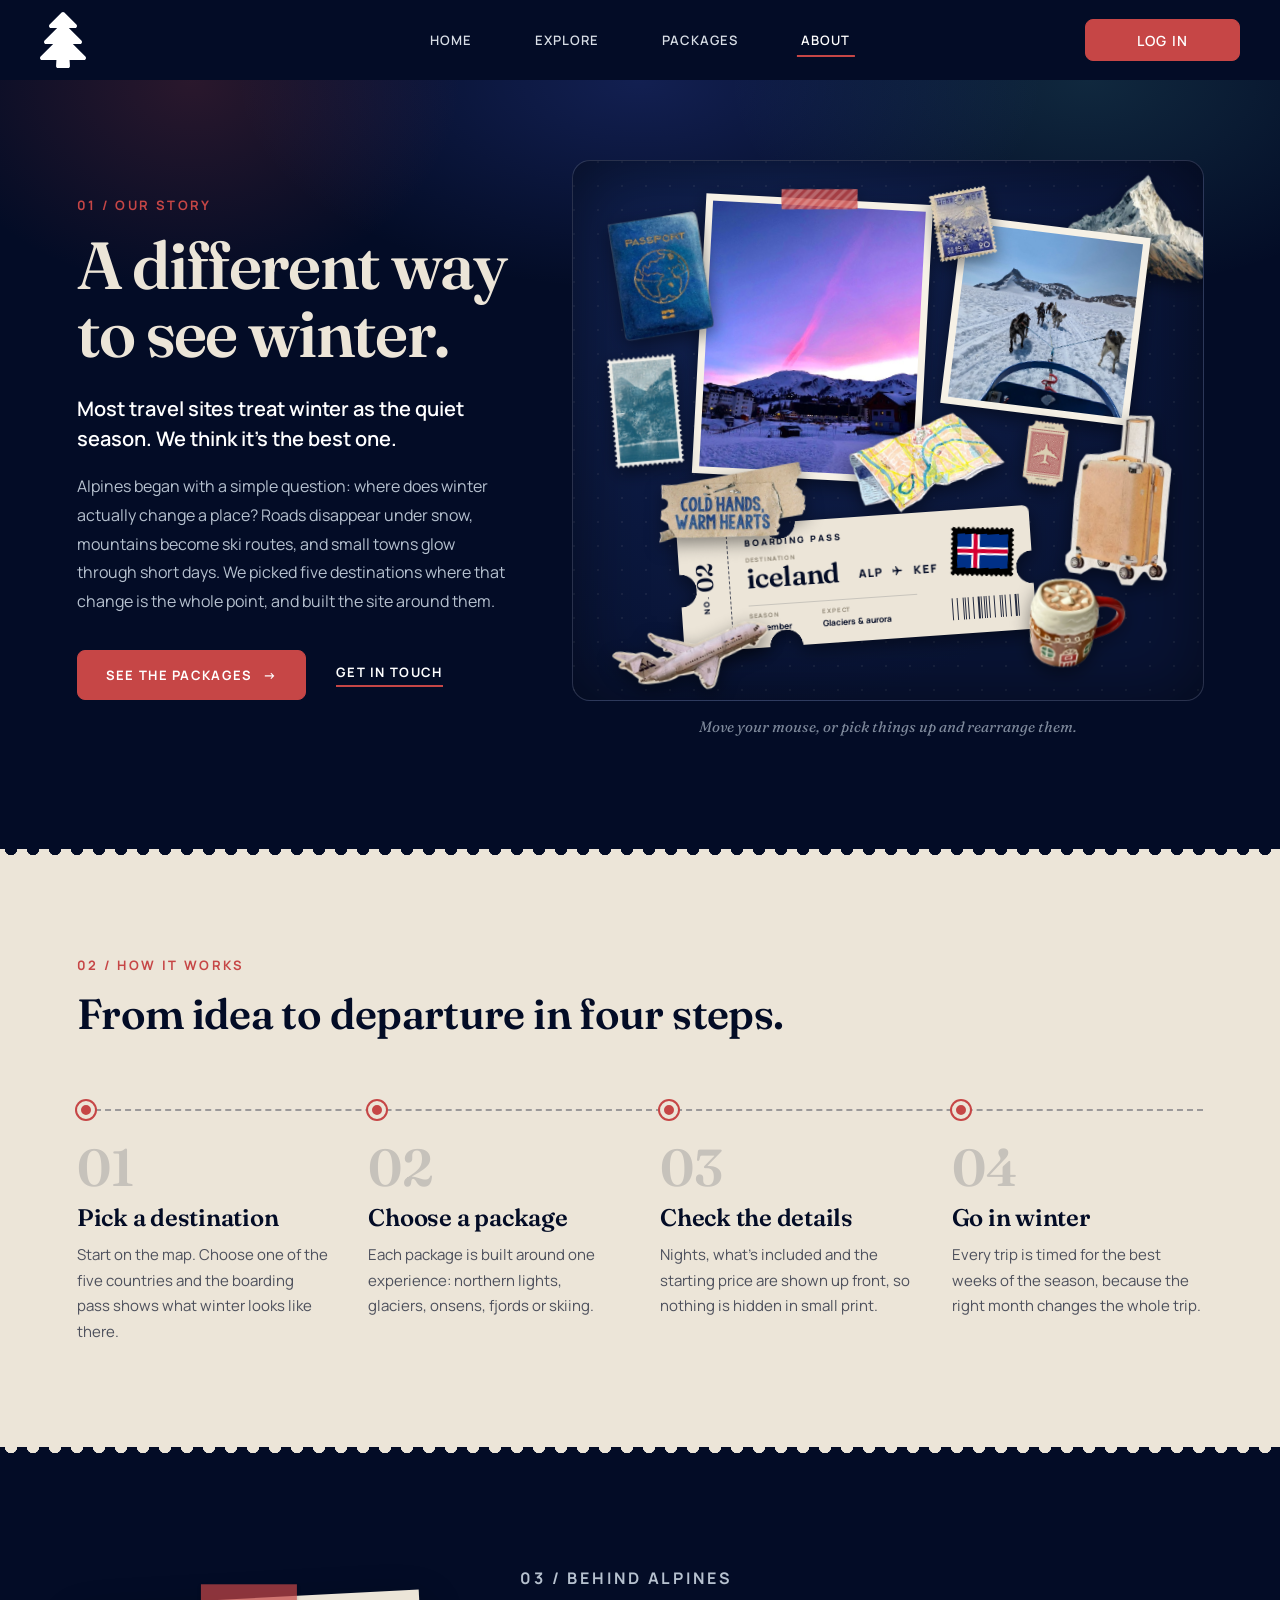
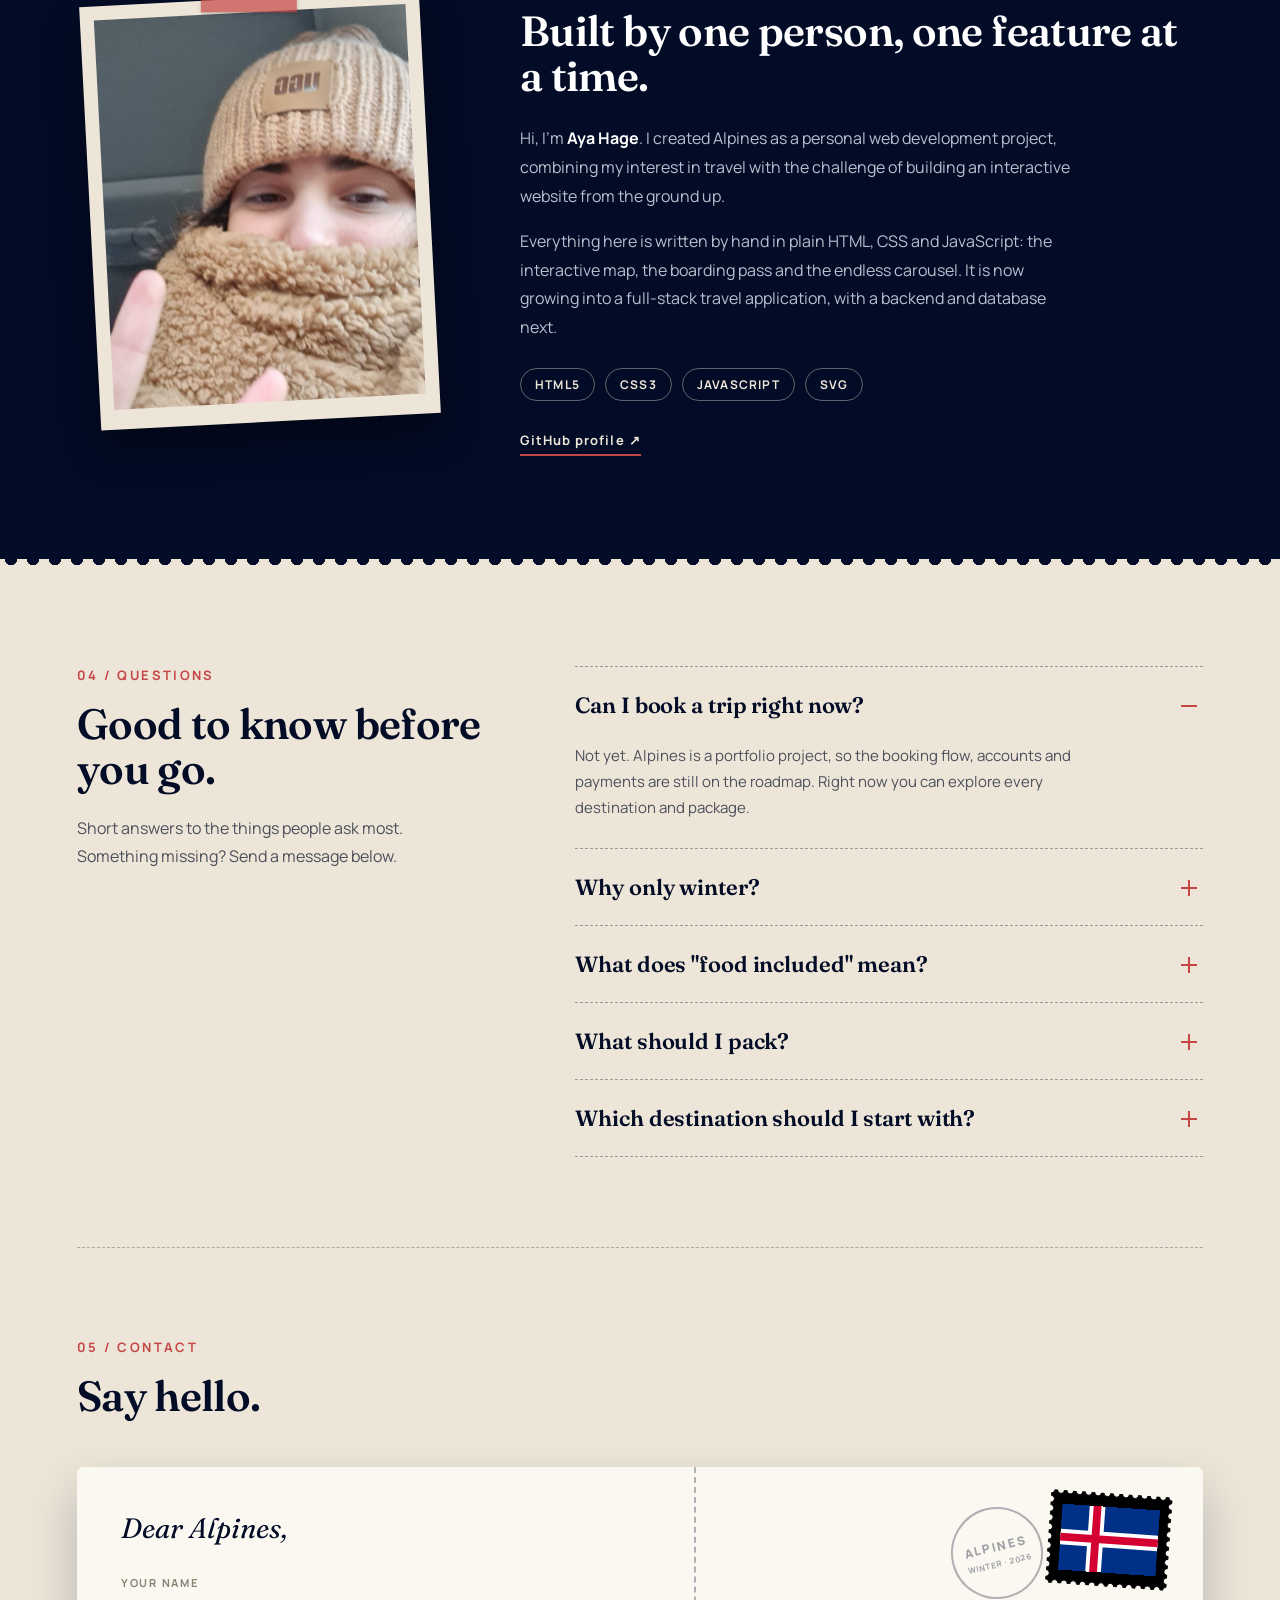
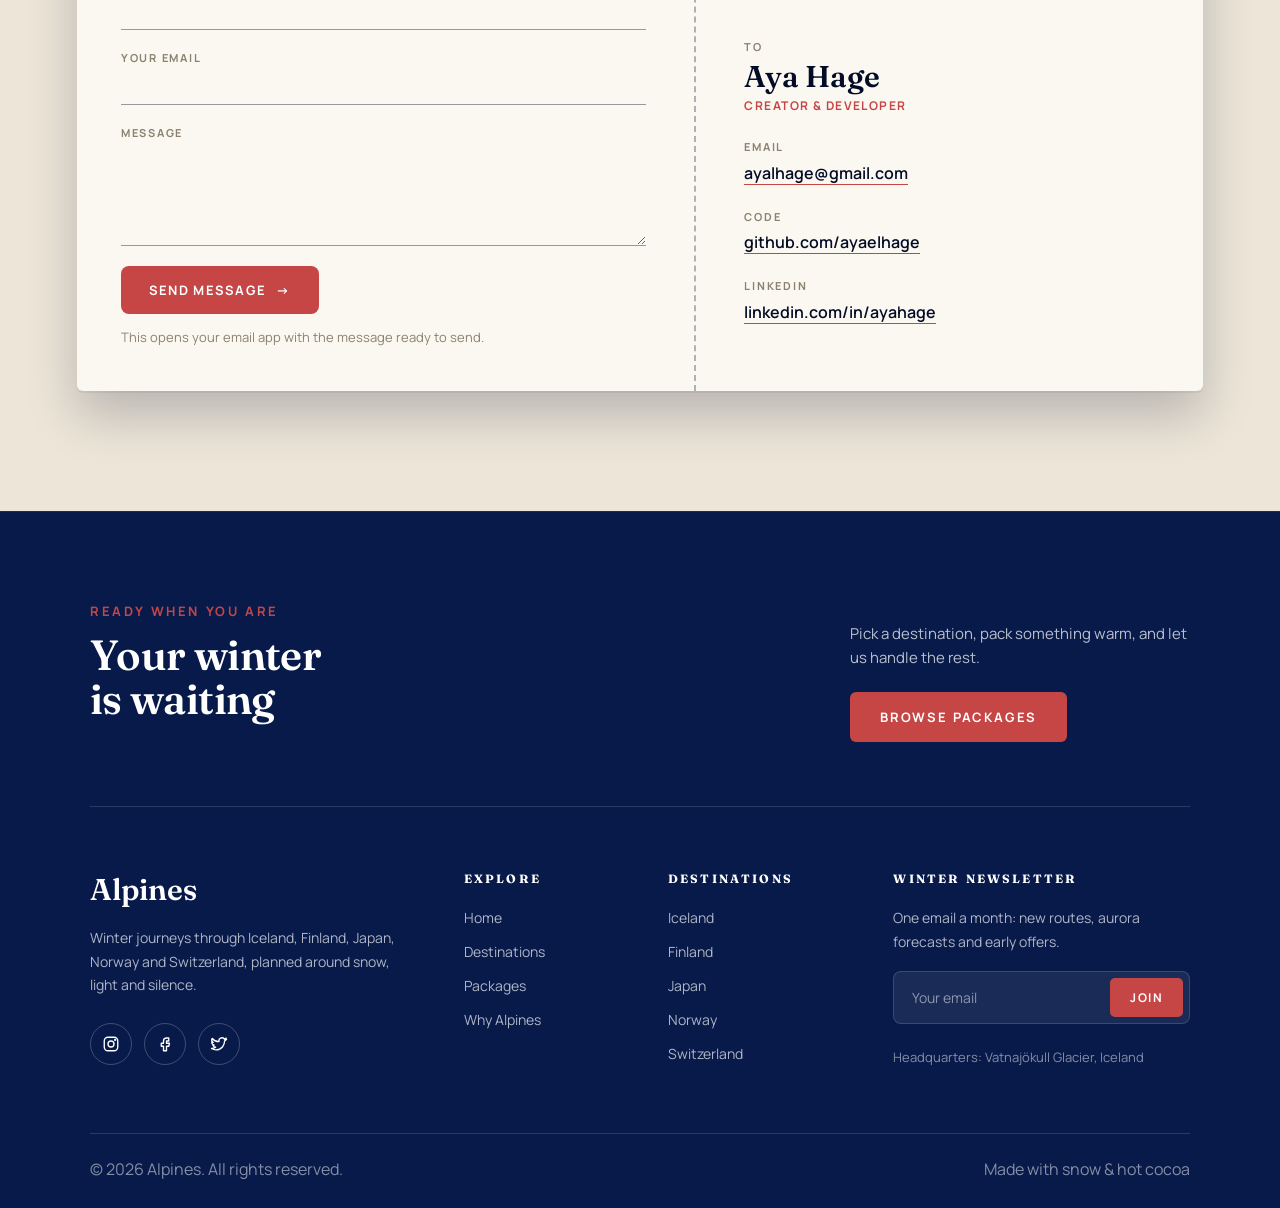
==== commit 2dc6e734: "Departure board" ====
--- a/about.html
+++ b/about.html
@@ -26,8 +26,8 @@
             <img src="assets/pine.svg" alt="Alpines logo">
 
             <ul>
-                <li><a href="index.html#home">Home</a></li>
-                <li><a href="index.html#destinations">Explore</a></li>
+                <li><a href="index.html">Home</a></li>
+                <li><a href="explore.html">Explore</a></li>
                 <li><a href="index.html#packages">Packages</a></li>
                 <li><a href="about.html" aria-current="page">About</a></li>
             </ul>
@@ -43,7 +43,7 @@
              01. STORY  (hero with an interactive desk)
              ====================================== -->
 
-        <section class="about-hero" id="story">
+        <section class="about-hero aurora" id="story">
 
             <div class="about-hero-inner">
 
@@ -90,10 +90,10 @@
                         <figure class="item photo photo-small" style="left: 60%; top: 12%; width: 30cqw; --r: 7deg; --depth: 0.8; --i: 3">
                             <img src="assets/dogsled2.jpg" alt="Dog sled team crossing the snow" draggable="false">
                         </figure>
-                        <img class="item png" src="assets/map.png" alt="" draggable="false" style="left: 45%; top: 37%; width: 27cqw; --r: -6deg; --depth: 0.5; --i: 0">
+                        <img class="item png" src="assets/map.png" alt="" draggable="false" style="left: 42%; top: 39%; width: 27cqw; --r: -6deg; --depth: 0.5; --i: 0">
 
                         <img class="item png" src="assets/postal.png" alt="" draggable="false" style="left: 3%; top: 34%; width: 17cqw; --r: -5deg; --depth: 1.3; --i: 5">
-                        <img class="item png" src="assets/ticket.png" alt="" draggable="false" style="left: 68%; top: 40%; width: 14cqw; --r: 7deg; --depth: 1.1; --i: 6">
+                        <img class="item png" src="assets/ticket.png" alt="" draggable="false" style="left: 68%; top: 47%; width: 14cqw; --r: 7deg; --depth: 1.1; --i: 6">
                         <img class="item png" src="assets/stamp.png" alt="" draggable="false" style="left: 52%; top: 0%; width: 20cqw; --r: -10deg; --depth: 1.5; --i: 7">
                         <img class="item png" src="assets/bag.png" alt="" draggable="false" style="left: 75%; top: 40%; width: 25cqw; --r: 5deg; --depth: 0.9; --i: 10">
 
@@ -431,9 +431,9 @@
                 <div class="footer-col">
                     <h3>Explore</h3>
                     <ul>
-                        <li><a href="home.html">Home</a></li>
-                        <li><a href="#destinations">Destinations</a></li>
-                        <li><a href="#packages">Packages</a></li>
+                        <li><a href="index.html">Home</a></li>
+                        <li><a href="explore.html">Destinations</a></li>
+                        <li><a href="packages.html">Packages</a></li>
                         <li><a href="about.html">Why Alpines</a></li>
                     </ul>
                 </div>
@@ -441,11 +441,11 @@
                 <div class="footer-col">
                     <h3>Destinations</h3>
                     <ul>
-                        <li><a href="#destinations">Iceland</a></li>
-                        <li><a href="#destinations">Finland</a></li>
-                        <li><a href="#destinations">Japan</a></li>
-                        <li><a href="#destinations">Norway</a></li>
-                        <li><a href="#destinations">Switzerland</a></li>
+                        <li><a href="explore.html#iceland">Iceland</a></li>
+                        <li><a href="explore.html#finland">Finland</a></li>
+                        <li><a href="explore.html#japan">Japan</a></li>
+                        <li><a href="explore.html#norway">Norway</a></li>
+                        <li><a href="explore.html#switzerland">Switzerland</a></li>
                     </ul>
                 </div>
 
@@ -466,15 +466,11 @@
             </div>
         </div>
     </footer>
-    
+
 
     <script>
         // ------------------------------------------------------------
         const CONTACT_EMAIL = "ayalhage@gmail.com";
-
-        // WhatsApp for the "Get in touch" button. Digits only, country code first
-        // (example: "584141118111"). Leave it empty and the button just scrolls
-        // down to the contact form instead.
         const WHATSAPP_NUMBER = "";
         // ------------------------------------------------------------
 
--- a/style.css
+++ b/style.css
@@ -3,6 +3,8 @@
 :root {
     --font-title: 'Fraunces', Georgia, serif;
     --title-size: clamp(38px, 3.3vw, 52px);   /* every section title uses this */
+    --page-pad: 6vw;                              /* side margin for heroes */
+    --hero-title-size: clamp(44px, 4.6vw, 72px);  /* big hero titles */
 }
 
 /* =========================================================
@@ -306,7 +308,6 @@
 /* =========================================================
    04. HERO
    ========================================================= */
-
 .jumbotron {
     position: relative;
 
@@ -436,7 +437,27 @@
     }
 }
 
-
+/* ===== AURORA HERO GLOW  ===== */
+.aurora {
+    position: relative;
+    isolation: isolate;          /* keeps the glow behind the hero's content */
+}
+
+.aurora::before {
+    content: "";
+    position: absolute;
+    top: 0;
+    left: 0;
+    right: 0;
+    height: 300px;               /* how far the glow reaches down */
+    z-index: -1;
+    pointer-events: none;        /* so it never blocks clicks */
+
+    background:
+        radial-gradient(ellipse 30% 100% at 15% 0%, rgba(198, 70, 70, 0.20), transparent 70%),
+        radial-gradient(ellipse 45% 100% at 50% 0%, rgba(80, 110, 255, 0.20), transparent 70%),
+        radial-gradient(ellipse 40% 100% at 85% 0%, rgba(90, 200, 200, 0.15), transparent 70%);
+}
 /* =========================================================
    05. MAP + DESTINATIONS
    ========================================================= */
